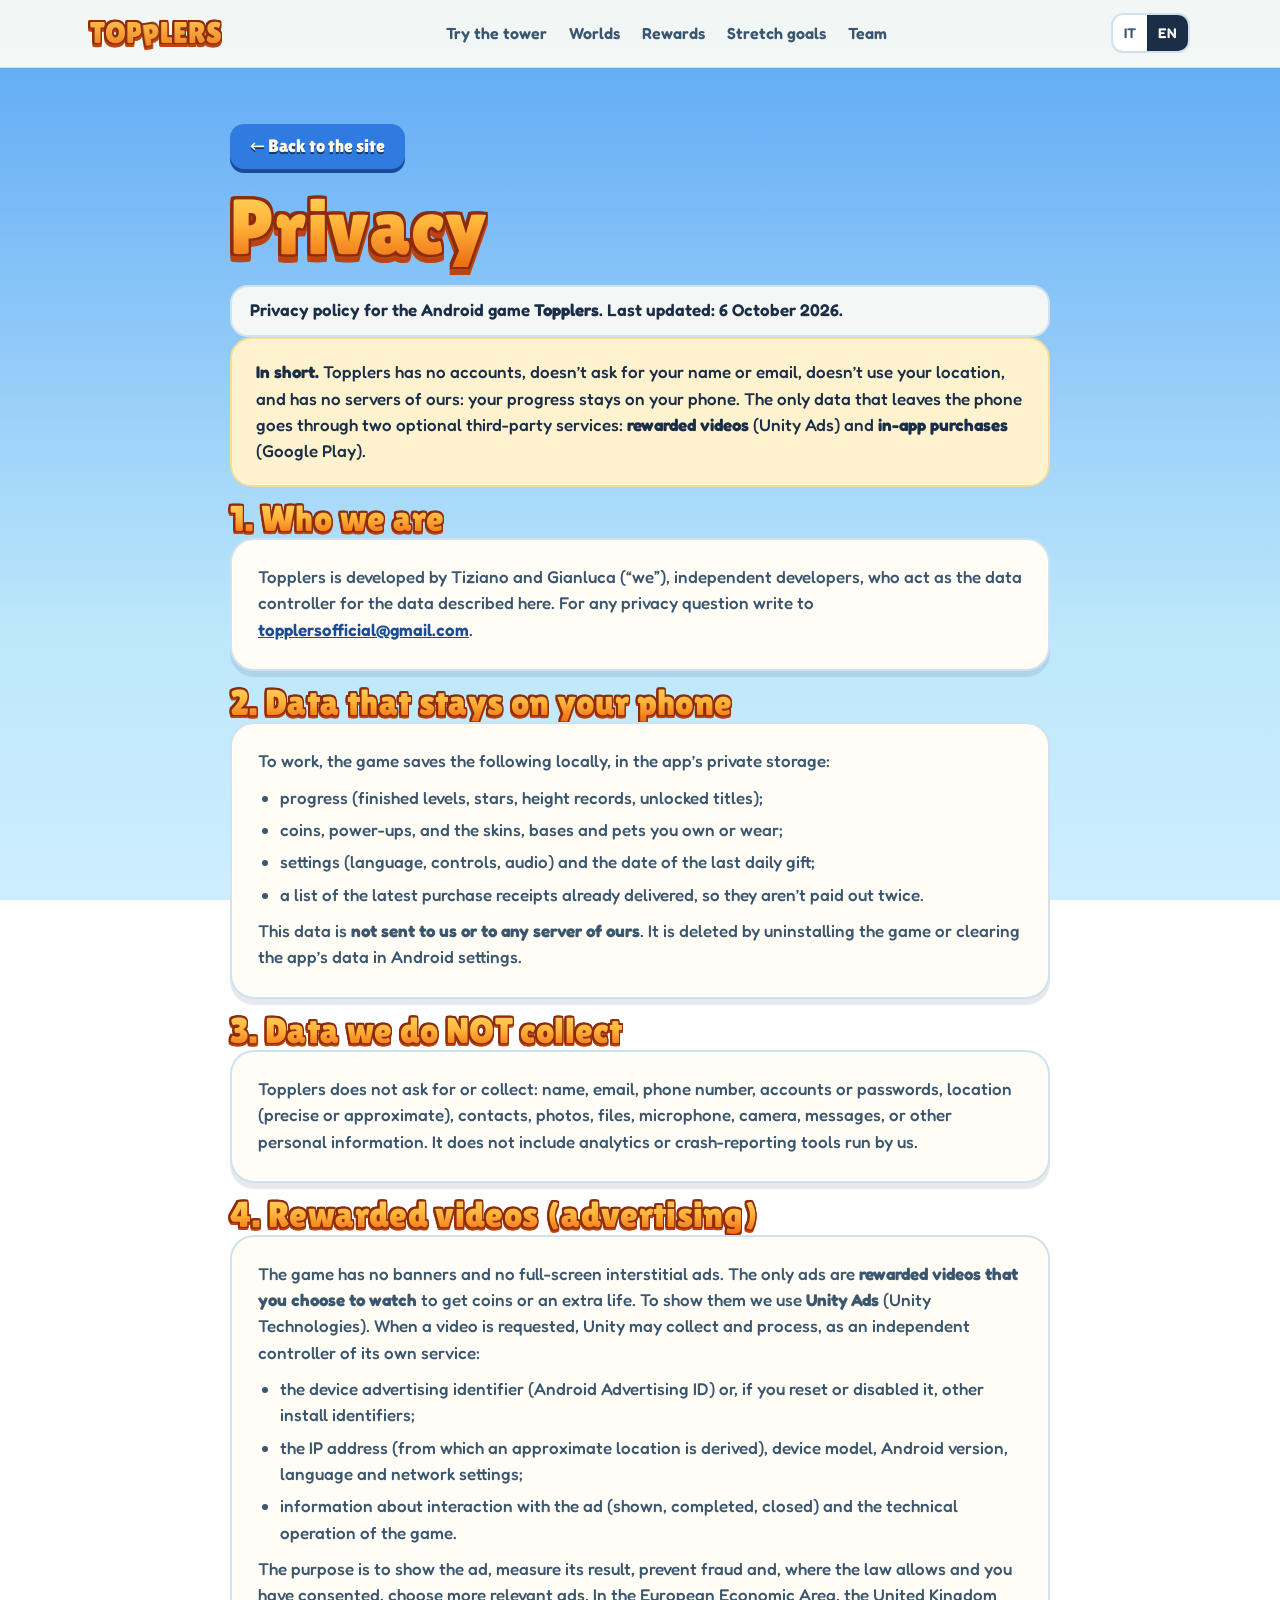
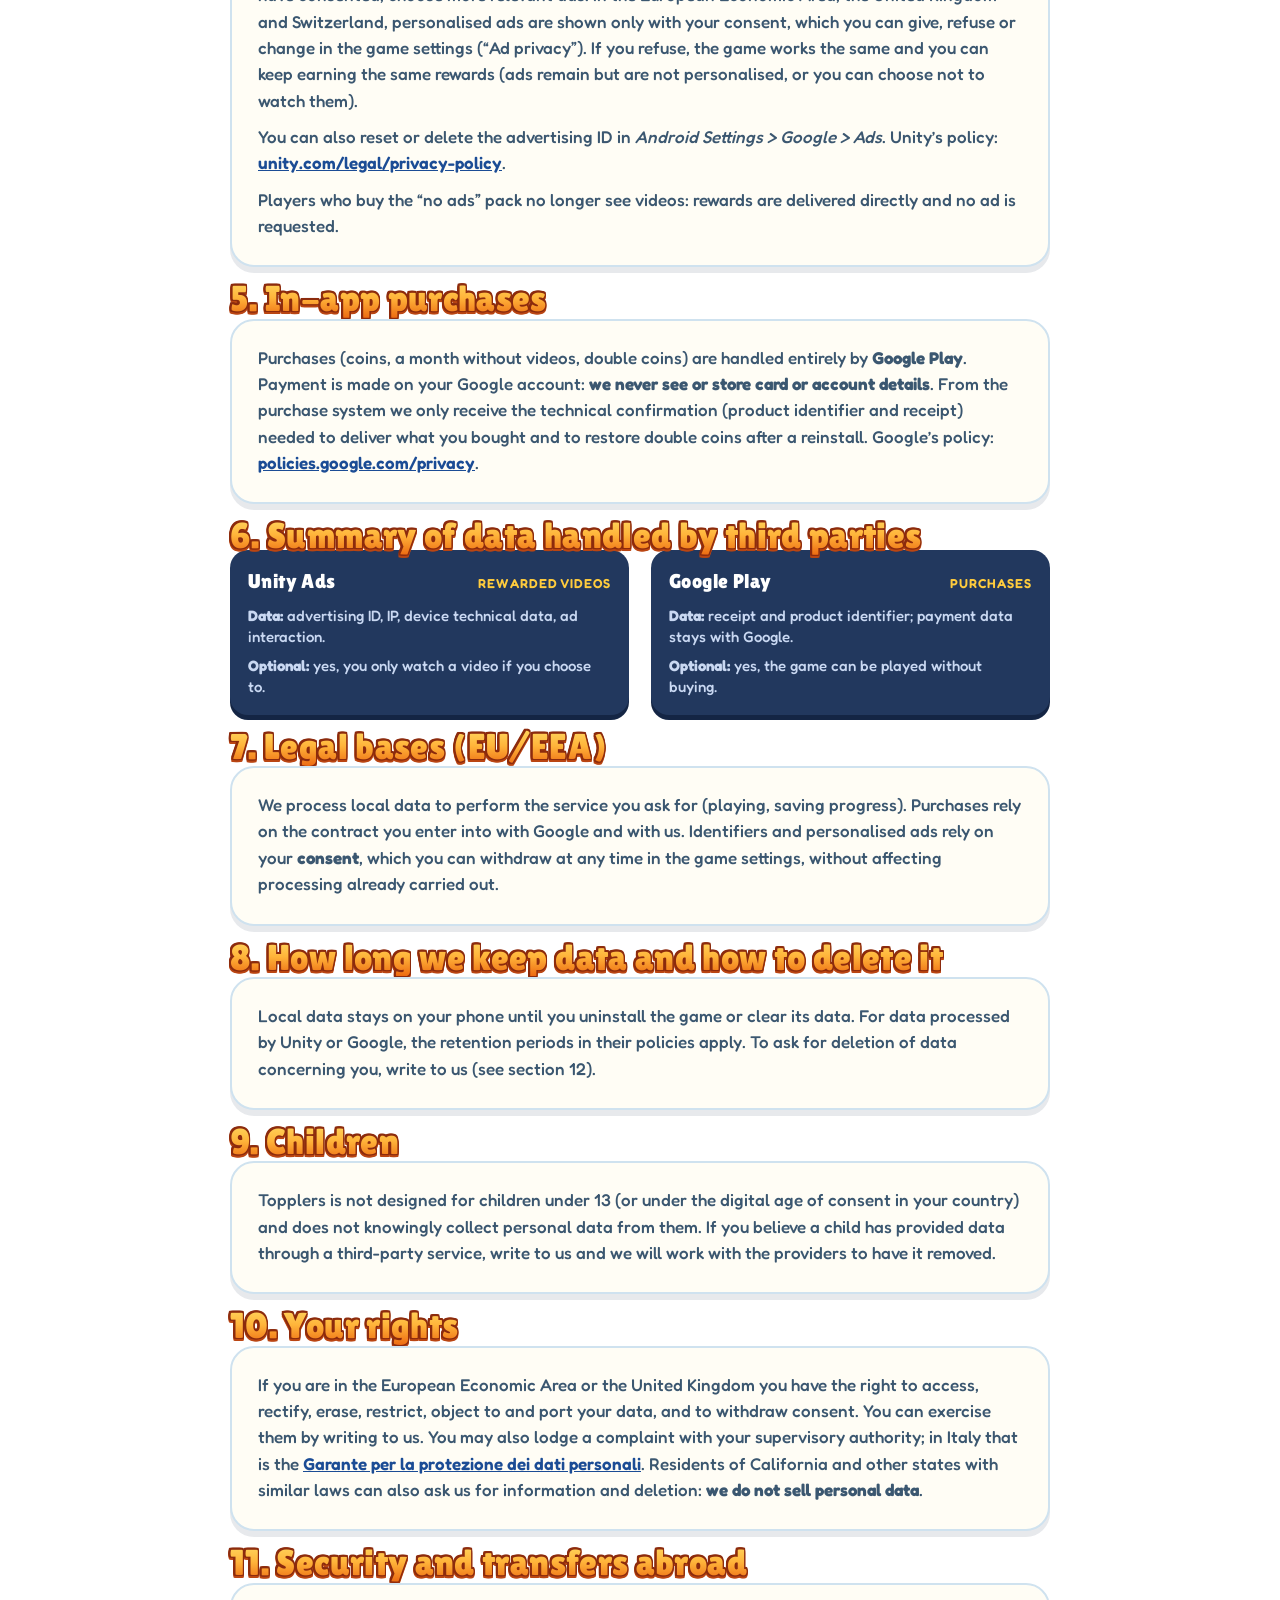
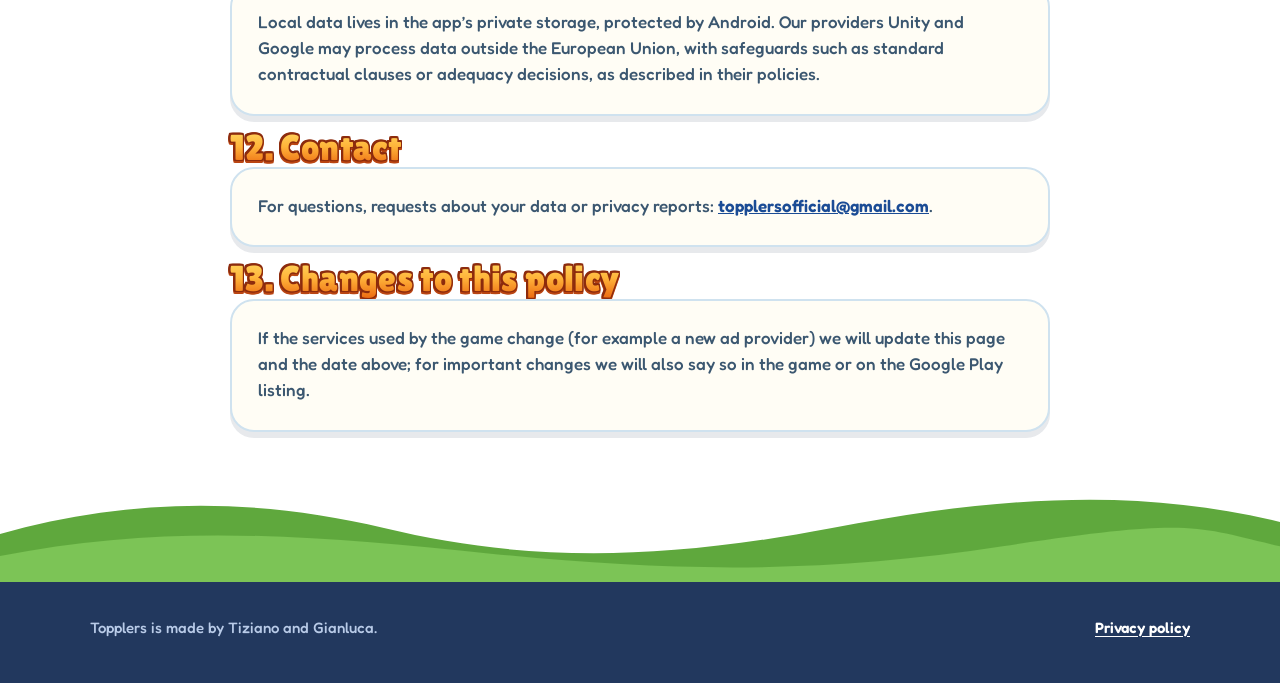
==== privacy.html @ 213993b6 "Sito di Topplers: pagina della campagna e pagina privacy Copiato da sito2/ del repository del gioco " ====
<!doctype html>
<html lang="it" class="no-js">
<head>
<meta charset="utf-8">
<meta name="viewport" content="width=device-width,initial-scale=1,viewport-fit=cover">
<title>Topplers – Privacy</title>
<meta name="description" content="Informativa sulla privacy di Topplers / Topplers privacy policy.">
<meta name="robots" content="index,follow">
<meta name="theme-color" content="#5aa6f5">
<link rel="icon" href="assets/lettere/T.webp" type="image/webp">
<link rel="preconnect" href="https://fonts.googleapis.com">
<link rel="preconnect" href="https://fonts.gstatic.com" crossorigin>
<link rel="stylesheet" href="https://fonts.googleapis.com/css2?family=Fredoka:wght@400;500;600&family=Lilita+One&display=swap">
<link rel="stylesheet" href="css/base.css">
<link rel="stylesheet" href="css/componenti.css">
<link rel="stylesheet" href="css/sezioni.css">
<style>
  body { background: linear-gradient(#5aa6f5, #bde7fb 70%, #cdeeff) fixed; }
  .pv-page { position: relative; overflow: clip; padding-bottom: 150px; }
  .pv-page .hero-clouds { position: absolute; inset: 0; pointer-events: none; }
  .pv-wrap { position: relative; z-index: 2; max-width: 860px; margin-inline: auto; padding: 56px 20px 0; display: grid; gap: 18px; }
  .pv-title { font-size: clamp(44px, 8vw, 78px); }
  .pv-meta { font-weight: 600; color: var(--ink); background: var(--pill); border: 2px solid var(--line); border-radius: 18px; padding: 10px 18px 12px; }
  h2.pl.pv-h { font-size: clamp(26px, 4vw, 36px); justify-self: start; margin-top: 14px; }
  .pv-body { gap: 10px; padding: 24px 26px 26px; }
  .pv-body p, .pv-body li { color: var(--ink2); font-size: 17px; }
  .pv-body ul { list-style: disc; padding-left: 22px; display: grid; gap: 6px; }
  .pv-body a { color: var(--blue-lo); font-weight: 600; }
  .pv-sum { background: #fff2cf; border: 2px solid #f2dd9a; border-radius: 22px; padding: 20px 24px; margin: 0; }
  .pv-sum p { color: var(--ink); font-size: 17px; }
  .pv-svc { margin-top: -6px; }
  .pv-svc .st p { margin: 0; }
  .pv-page .hills { height: 110px; }
  .pv-back { justify-self: start; display: inline-flex; gap: 8px; align-items: center; font-family: var(--f-display); font-size: 18px; text-decoration: none; color: #fffbea; background: var(--blue); padding: 8px 20px 10px; border-radius: 14px; box-shadow: 0 4px 0 var(--blue-lo); text-shadow: 0 2px 0 #123a73; }
  .pv-back:hover { filter: brightness(1.07); }
  .pv-back:active { transform: translateY(3px); box-shadow: 0 1px 0 var(--blue-lo); }
  .pv-page a.mail-missing, .pv-body a.mail-missing { background: #ffe3e1; color: #8c1b18; border-radius: 6px; padding: 1px 6px; }
  .links a[data-l], .links a span[data-l] { }
  html.js [data-l] { display: none; }
  html.js[lang="it"] [data-l="it"], html.js[lang="en"] [data-l="en"] { display: revert; }
  html.js[lang="it"] .links a[data-l="it"], html.js[lang="en"] .links a[data-l="en"] { display: inline; }
  @media (max-width: 520px) { .pv-body { padding: 18px 18px 20px; } .pv-body p, .pv-body li { font-size: 16px; } .pv-wrap { padding-top: 36px; } }
</style>
<script>document.documentElement.className = "js";</script>
</head>
<body>
<header class="nav">
  <div class="wrap">
    <a class="logo" href="index.html" aria-label="Topplers"><span>T</span><span>O</span><span>P</span><span>P</span><span>L</span><span>E</span><span>R</span><span>S</span></a>
    <nav class="links" aria-label="Sections">
      <a href="index.html#custom" data-l="it">Prova la torre</a><a href="index.html#custom" data-l="en">Try the tower</a>
      <a href="index.html#worlds"><span data-l="it">Mondi</span><span data-l="en">Worlds</span></a>
      <a href="index.html#rewards"><span data-l="it">Ricompense</span><span data-l="en">Rewards</span></a>
      <a href="index.html#goals"><span data-l="it">Stretch goal</span><span data-l="en">Stretch goals</span></a>
      <a href="index.html#team"><span data-l="it">Team</span><span data-l="en">Team</span></a>
    </nav>
    <div class="tools">
      <div class="langs" role="group" aria-label="Language">
        <button type="button" data-lang="it" aria-pressed="true">IT</button>
        <button type="button" data-lang="en" aria-pressed="false">EN</button>
      </div>
    </div>
  </div>
</header>

<div class="pv-page">
  <div class="hero-clouds" aria-hidden="true"><div class="cloud c1"><i></i></div><div class="cloud c2"><i></i></div><div class="cloud c3"><i></i></div></div>
  <main class="pv-wrap" id="top">
    <a class="pv-back" href="index.html"><span data-l="it">← Torna al sito</span><span data-l="en">← Back to the site</span></a>
    <h1 class="pl pv-title"><span data-l="it">Privacy</span><span data-l="en">Privacy</span></h1>

    <div data-l="it" class="pv-lang">
    <p class="pv-meta">Informativa sulla privacy del gioco <strong>Topplers</strong> per Android. Ultimo aggiornamento: 6 ottobre 2026.</p>
    <div class="risk pv-sum"><p><strong>In breve.</strong> Topplers non ha account, non ci chiede nome né email, non usa la tua posizione e non ha server nostri: i tuoi progressi restano sul tuo telefono. Gli unici dati che escono dal telefono passano da due servizi di terzi, entrambi facoltativi: i <strong>video premio</strong> (Unity Ads) e gli <strong>acquisti in-app</strong> (Google Play).</p></div>
    <h2 class="pl pv-h">1. Chi siamo</h2><div class="card pv-body"><p>Topplers è sviluppato da Tiziano e Gianluca (&laquo;noi&raquo;), sviluppatori indipendenti, e agisce come titolare del trattamento per i dati descritti qui. Per qualsiasi domanda sulla privacy scrivi a <a data-mail href="#"></a>.</p></div>
    <h2 class="pl pv-h">2. Che dati restano sul tuo telefono</h2><div class="card pv-body"><p>Per funzionare il gioco salva in locale, nella memoria privata dell&rsquo;app, questi dati:</p>
    <ul>
      <li>i progressi (livelli finiti, stelle, record di altezza, titoli sbloccati);</li>
      <li>le monete, i potenziamenti, le skin, i basamenti e i pet posseduti o indossati;</li>
      <li>le impostazioni (lingua, comandi, audio) e la data dell&rsquo;ultimo regalo giornaliero;</li>
      <li>l&rsquo;elenco delle ultime ricevute di acquisto già consegnate, per non pagarle due volte.</li>
    </ul>
    <p>Questi dati <strong>non vengono inviati a noi né a nessun nostro server</strong>. Si cancellano disinstallando il gioco o cancellando i dati dell&rsquo;app dalle impostazioni di Android.</p></div>
    <h2 class="pl pv-h">3. Che dati NON raccogliamo</h2><div class="card pv-body"><p>Topplers non chiede e non raccoglie: nome, email, numero di telefono, account o password, posizione (né precisa né approssimativa), contatti, foto, file, microfono, fotocamera, messaggi, o altre informazioni personali. Non contiene strumenti di analisi o di segnalazione degli arresti gestiti da noi.</p></div>
    <h2 class="pl pv-h">4. Video premio (pubblicità)</h2><div class="card pv-body"><p>Il gioco non ha banner né pubblicità a schermo intero. Gli unici annunci sono <strong>video premio che scegli tu di guardare</strong> per ottenere monete o una vita extra. Per mostrarli usiamo <strong>Unity Ads</strong> (Unity Technologies). Quando un video viene richiesto, Unity può raccogliere e trattare, come titolare autonomo del proprio servizio:</p>
    <ul>
      <li>l&rsquo;identificativo pubblicitario del dispositivo (Android Advertising ID) o, se lo hai azzerato o disattivato, altri identificativi di installazione;</li>
      <li>l&rsquo;indirizzo IP (da cui deriva una posizione approssimativa), il modello del dispositivo, la versione di Android, la lingua e le impostazioni di rete;</li>
      <li>informazioni sull&rsquo;interazione con l&rsquo;annuncio (visualizzato, completato, chiuso) e sul funzionamento tecnico del gioco.</li>
    </ul>
    <p>Lo scopo è mostrare l&rsquo;annuncio, misurarne il risultato, prevenire frodi e, dove la legge lo consente e tu hai acconsentito, scegliere annunci più pertinenti. Nei Paesi dello Spazio economico europeo, nel Regno Unito e in Svizzera gli annunci personalizzati vengono mostrati solo con il tuo consenso, che puoi dare, rifiutare o cambiare dalle impostazioni del gioco (&laquo;Privacy della pubblicità&raquo;). Se rifiuti, il gioco funziona uguale e puoi continuare a ottenere le stesse ricompense (gli annunci restano, ma non personalizzati, o puoi non guardarli).</p>
    <p>Puoi anche azzerare o eliminare l&rsquo;identificativo pubblicitario da <em>Impostazioni di Android &gt; Google &gt; Annunci</em>. Informativa di Unity: <a href="https://unity.com/legal/privacy-policy" target="_blank" rel="noopener">unity.com/legal/privacy-policy</a>.</p>
    <p>Chi acquista il pacchetto &laquo;niente pubblicità&raquo; non vede più i video: i premi arrivano direttamente e nessun annuncio viene richiesto.</p></div>
    <h2 class="pl pv-h">5. Acquisti in-app</h2><div class="card pv-body"><p>Gli acquisti (monete, mese senza video, monete doppie) sono gestiti interamente da <strong>Google Play</strong>. Il pagamento avviene sul tuo conto Google: <strong>noi non vediamo né conserviamo i dati della carta</strong> o del conto. Dal sistema di acquisto riceviamo solo la conferma tecnica (identificativo del prodotto e ricevuta) necessaria a consegnarti ciò che hai comprato e a ripristinare le monete doppie dopo una reinstallazione. Informativa di Google: <a href="https://policies.google.com/privacy" target="_blank" rel="noopener">policies.google.com/privacy</a>.</p></div>
    <h2 class="pl pv-h">6. Riepilogo dei dati trattati da terzi</h2><div class="status pv-svc">
        <div class="st"><div class="top"><b>Unity Ads</b><span class="lv">Video premio</span></div><p><strong>Dati:</strong> ID pubblicitario, IP, dati tecnici del dispositivo, interazione con l&rsquo;annuncio.</p><p><strong>Facoltativo:</strong> sì, il video si guarda solo se lo scegli.</p></div>
        <div class="st"><div class="top"><b>Google Play</b><span class="lv">Acquisti</span></div><p><strong>Dati:</strong> ricevuta e identificativo del prodotto; i dati di pagamento restano a Google.</p><p><strong>Facoltativo:</strong> sì, il gioco si può giocare senza acquistare.</p></div>
      </div>
    <h2 class="pl pv-h">7. Basi giuridiche (UE/SEE)</h2><div class="card pv-body"><p>Trattiamo i dati locali per eseguire il servizio che ci chiedi (giocare, salvare i progressi). Gli acquisti si basano sul contratto che concludi con Google e con noi. Gli identificativi e gli annunci personalizzati si basano sul tuo <strong>consenso</strong>, revocabile in ogni momento dalle impostazioni del gioco, senza che la revoca tocchi il trattamento già fatto.</p></div>
    <h2 class="pl pv-h">8. Quanto conserviamo i dati e come cancellarli</h2><div class="card pv-body"><p>I dati locali restano sul telefono finché non disinstalli il gioco o ne cancelli i dati. Per i dati trattati da Unity o Google valgono i tempi delle loro informative. Per chiedere la cancellazione di dati che ci riguardano, scrivici (vedi il punto 12).</p></div>
    <h2 class="pl pv-h">9. Minori</h2><div class="card pv-body"><p>Topplers non è pensato per bambini sotto i 13 anni (o sotto l&rsquo;età minima di consenso digitale del tuo Paese) e non raccoglie consapevolmente dati personali da loro. Se pensi che un minore ci abbia fornito dati attraverso un servizio di terzi, scrivici e ci attiveremo con i fornitori per la rimozione.</p></div>
    <h2 class="pl pv-h">10. I tuoi diritti</h2><div class="card pv-body"><p>Se ti trovi nello Spazio economico europeo o nel Regno Unito hai diritto di accesso, rettifica, cancellazione, limitazione, opposizione e portabilità dei dati, e di revocare il consenso. Puoi esercitarli scrivendoci. Puoi anche presentare un reclamo all&rsquo;autorità di controllo: in Italia il <a href="https://www.garanteprivacy.it" target="_blank" rel="noopener">Garante per la protezione dei dati personali</a>. Anche chi risiede in California o in altri stati con leggi analoghe può chiederci informazioni e cancellazione: <strong>non vendiamo dati personali</strong>.</p></div>
    <h2 class="pl pv-h">11. Sicurezza e trasferimenti all&rsquo;estero</h2><div class="card pv-body"><p>I dati locali stanno nella memoria privata dell&rsquo;app, protetta dal sistema Android. I fornitori Unity e Google possono trattare dati anche fuori dall&rsquo;Unione europea, con garanzie come le clausole contrattuali standard o decisioni di adeguatezza, come indicato nelle loro informative.</p></div>
    <h2 class="pl pv-h">12. Contatti</h2><div class="card pv-body"><p>Per domande, richieste sui tuoi dati o segnalazioni sulla privacy: <a data-mail href="#"></a>.</p></div>
    <h2 class="pl pv-h">13. Modifiche a questa informativa</h2><div class="card pv-body"><p>Se cambiano i servizi usati dal gioco (per esempio un nuovo fornitore di annunci) aggiorneremo questa pagina e la data in alto; per le novità importanti lo diremo anche nel gioco o nella scheda su Google Play.</p></div>
    </div>

    <div data-l="en" class="pv-lang">
    <p class="pv-meta">Privacy policy for the Android game <strong>Topplers</strong>. Last updated: 6 October 2026.</p>
    <div class="risk pv-sum"><p><strong>In short.</strong> Topplers has no accounts, doesn&rsquo;t ask for your name or email, doesn&rsquo;t use your location, and has no servers of ours: your progress stays on your phone. The only data that leaves the phone goes through two optional third-party services: <strong>rewarded videos</strong> (Unity Ads) and <strong>in-app purchases</strong> (Google Play).</p></div>
    <h2 class="pl pv-h">1. Who we are</h2><div class="card pv-body"><p>Topplers is developed by Tiziano and Gianluca (&ldquo;we&rdquo;), independent developers, who act as the data controller for the data described here. For any privacy question write to <a data-mail href="#"></a>.</p></div>
    <h2 class="pl pv-h">2. Data that stays on your phone</h2><div class="card pv-body"><p>To work, the game saves the following locally, in the app&rsquo;s private storage:</p>
    <ul>
      <li>progress (finished levels, stars, height records, unlocked titles);</li>
      <li>coins, power-ups, and the skins, bases and pets you own or wear;</li>
      <li>settings (language, controls, audio) and the date of the last daily gift;</li>
      <li>a list of the latest purchase receipts already delivered, so they aren&rsquo;t paid out twice.</li>
    </ul>
    <p>This data is <strong>not sent to us or to any server of ours</strong>. It is deleted by uninstalling the game or clearing the app&rsquo;s data in Android settings.</p></div>
    <h2 class="pl pv-h">3. Data we do NOT collect</h2><div class="card pv-body"><p>Topplers does not ask for or collect: name, email, phone number, accounts or passwords, location (precise or approximate), contacts, photos, files, microphone, camera, messages, or other personal information. It does not include analytics or crash-reporting tools run by us.</p></div>
    <h2 class="pl pv-h">4. Rewarded videos (advertising)</h2><div class="card pv-body"><p>The game has no banners and no full-screen interstitial ads. The only ads are <strong>rewarded videos that you choose to watch</strong> to get coins or an extra life. To show them we use <strong>Unity Ads</strong> (Unity Technologies). When a video is requested, Unity may collect and process, as an independent controller of its own service:</p>
    <ul>
      <li>the device advertising identifier (Android Advertising ID) or, if you reset or disabled it, other install identifiers;</li>
      <li>the IP address (from which an approximate location is derived), device model, Android version, language and network settings;</li>
      <li>information about interaction with the ad (shown, completed, closed) and the technical operation of the game.</li>
    </ul>
    <p>The purpose is to show the ad, measure its result, prevent fraud and, where the law allows and you have consented, choose more relevant ads. In the European Economic Area, the United Kingdom and Switzerland, personalised ads are shown only with your consent, which you can give, refuse or change in the game settings (&ldquo;Ad privacy&rdquo;). If you refuse, the game works the same and you can keep earning the same rewards (ads remain but are not personalised, or you can choose not to watch them).</p>
    <p>You can also reset or delete the advertising ID in <em>Android Settings &gt; Google &gt; Ads</em>. Unity&rsquo;s policy: <a href="https://unity.com/legal/privacy-policy" target="_blank" rel="noopener">unity.com/legal/privacy-policy</a>.</p>
    <p>Players who buy the &ldquo;no ads&rdquo; pack no longer see videos: rewards are delivered directly and no ad is requested.</p></div>
    <h2 class="pl pv-h">5. In-app purchases</h2><div class="card pv-body"><p>Purchases (coins, a month without videos, double coins) are handled entirely by <strong>Google Play</strong>. Payment is made on your Google account: <strong>we never see or store card or account details</strong>. From the purchase system we only receive the technical confirmation (product identifier and receipt) needed to deliver what you bought and to restore double coins after a reinstall. Google&rsquo;s policy: <a href="https://policies.google.com/privacy" target="_blank" rel="noopener">policies.google.com/privacy</a>.</p></div>
    <h2 class="pl pv-h">6. Summary of data handled by third parties</h2><div class="status pv-svc">
        <div class="st"><div class="top"><b>Unity Ads</b><span class="lv">Rewarded videos</span></div><p><strong>Data:</strong> advertising ID, IP, device technical data, ad interaction.</p><p><strong>Optional:</strong> yes, you only watch a video if you choose to.</p></div>
        <div class="st"><div class="top"><b>Google Play</b><span class="lv">Purchases</span></div><p><strong>Data:</strong> receipt and product identifier; payment data stays with Google.</p><p><strong>Optional:</strong> yes, the game can be played without buying.</p></div>
      </div>
    <h2 class="pl pv-h">7. Legal bases (EU/EEA)</h2><div class="card pv-body"><p>We process local data to perform the service you ask for (playing, saving progress). Purchases rely on the contract you enter into with Google and with us. Identifiers and personalised ads rely on your <strong>consent</strong>, which you can withdraw at any time in the game settings, without affecting processing already carried out.</p></div>
    <h2 class="pl pv-h">8. How long we keep data and how to delete it</h2><div class="card pv-body"><p>Local data stays on your phone until you uninstall the game or clear its data. For data processed by Unity or Google, the retention periods in their policies apply. To ask for deletion of data concerning you, write to us (see section 12).</p></div>
    <h2 class="pl pv-h">9. Children</h2><div class="card pv-body"><p>Topplers is not designed for children under 13 (or under the digital age of consent in your country) and does not knowingly collect personal data from them. If you believe a child has provided data through a third-party service, write to us and we will work with the providers to have it removed.</p></div>
    <h2 class="pl pv-h">10. Your rights</h2><div class="card pv-body"><p>If you are in the European Economic Area or the United Kingdom you have the right to access, rectify, erase, restrict, object to and port your data, and to withdraw consent. You can exercise them by writing to us. You may also lodge a complaint with your supervisory authority; in Italy that is the <a href="https://www.garanteprivacy.it" target="_blank" rel="noopener">Garante per la protezione dei dati personali</a>. Residents of California and other states with similar laws can also ask us for information and deletion: <strong>we do not sell personal data</strong>.</p></div>
    <h2 class="pl pv-h">11. Security and transfers abroad</h2><div class="card pv-body"><p>Local data lives in the app&rsquo;s private storage, protected by Android. Our providers Unity and Google may process data outside the European Union, with safeguards such as standard contractual clauses or adequacy decisions, as described in their policies.</p></div>
    <h2 class="pl pv-h">12. Contact</h2><div class="card pv-body"><p>For questions, requests about your data or privacy reports: <a data-mail href="#"></a>.</p></div>
    <h2 class="pl pv-h">13. Changes to this policy</h2><div class="card pv-body"><p>If the services used by the game change (for example a new ad provider) we will update this page and the date above; for important changes we will also say so in the game or on the Google Play listing.</p></div>
    </div>
  </main>
  <div class="hills" aria-hidden="true"><svg viewBox="0 0 1200 90" preserveAspectRatio="none"><path d="M0 90V50C120 20 240 20 360 45S600 75 780 45 1080 15 1200 40V90Z" fill="#5fa83d"/><path d="M0 90V68C160 40 300 52 460 66S760 84 940 60 1120 44 1200 60V90Z" fill="#7cc456"/></svg></div>
</div>

<footer>
  <div class="wrap"><span><span data-l="it">Topplers è fatto da Tiziano e Gianluca.</span><span data-l="en">Topplers is made by Tiziano and Gianluca.</span></span><a class="foot-priv" href="privacy.html"><span data-l="it">Informativa sulla privacy</span><span data-l="en">Privacy policy</span></a></div>
</footer>

<script src="data/config.js"></script>
<script>
(function () {
  var cfg = window.CONFIG || {}, mail = cfg.CONTATTO_EMAIL || "";
  document.querySelectorAll("a[data-mail]").forEach(function (a) {
    if (mail) { a.href = "mailto:" + mail; a.textContent = mail; }
    else { a.removeAttribute("href"); a.className = "mail-missing"; a.textContent = "[email da inserire in data/config.js]"; }
  });
  var lang = "it";
  try { var s = localStorage.getItem("topplers_lang"); if (s === "it" || s === "en") lang = s; else if ((navigator.language || "").toLowerCase().indexOf("it") !== 0) lang = "en"; } catch (e) {}
  var q = /[?&]lang=(it|en)/.exec(location.search); if (q) lang = q[1];
  function set(l) {
    lang = l; document.documentElement.lang = l;
    document.querySelectorAll(".langs button").forEach(function (b) { b.setAttribute("aria-pressed", b.getAttribute("data-lang") === l ? "true" : "false"); });
    document.title = l === "it" ? "Topplers – Informativa sulla privacy" : "Topplers – Privacy policy";
    try { localStorage.setItem("topplers_lang", l); } catch (e) {}
  }
  document.querySelectorAll(".langs button").forEach(function (b) { b.addEventListener("click", function () { set(b.getAttribute("data-lang")); }); });
  set(lang);
})();
</script>
</body>
</html>
---- css/base.css ----
/* Topplers — base: gettoni, tipografia, tasti di plastica, barra alta.
   Direzione: plastica laccata del gioco. Luce sempre da alto a sinistra, niente ombre sfumate (il rilievo e' una copia piu' scura spostata). */
:root {
  --page: #bde7fb;
  --paper: #fffdf5;
  --cream: #f6e9c6;
  --ink: #1a2e47;
  --ink2: #3b5770;
  --night: #22385e;
  --green: #45c940; --green-hi: #a6e25a; --green-lo: #287525; --green-ln: #1d4f1b;
  --blue: #2f7be0; --blue-hi: #5aa6f5; --blue-lo: #1b4c95;
  --gold: #ffcc3d; --gold-ln: #7a4e00;
  --purple: #6a4bc4;
  --shut: #708299;
  --red: #ed3b36;
  --line: #cfe2ef;
  --f-display: "Lilita One", "Arial Rounded MT Bold", "Trebuchet MS", system-ui, sans-serif;
  --f-body: "Fredoka", "Trebuchet MS", system-ui, -apple-system, "Segoe UI", sans-serif;
  --hero-fg: #10233b; --hero-fg2: #1d3a5c;
  --pill: rgba(255, 253, 245, .9);
  color-scheme: light;
}
:root[data-sky="dusk"] { --hero-fg: #ffffff; --hero-fg2: #ffeede; }
:root[data-sky="night"] { --hero-fg: #ffffff; --hero-fg2: #dbe6ff; }

* { box-sizing: border-box; }
html { -webkit-text-size-adjust: 100%; } /* niente scroll-behavior: smooth qui: confonde ScrollTrigger quando misura le sezioni; i link ancora scorrono da js/util.js */
body { margin: 0; background: var(--page); color: var(--ink); font-family: var(--f-body); font-size: 17px; line-height: 1.55; font-weight: 500; overflow-x: clip; }
img, svg, video, canvas { max-width: 100%; }
h1, h2, h3, h4, p, ul, ol, figure { margin: 0; }
ul { padding: 0; list-style: none; }
a { color: inherit; }
button { font: inherit; }
:focus-visible { outline: 3px solid var(--gold); outline-offset: 3px; border-radius: 6px; }
.sr { position: absolute; width: 1px; height: 1px; overflow: hidden; clip-path: inset(50%); white-space: nowrap; }
.skip { position: fixed; left: 12px; top: -60px; z-index: 200; background: var(--gold); color: #3a2a00; padding: 10px 16px; border-radius: 10px; font-weight: 600; transition: top .2s; }
.skip:focus { top: 12px; }

.wrap { max-width: 1140px; margin-inline: auto; padding-inline: 20px; }
section { position: relative; padding-block: 96px; scroll-margin-top: 64px; }

/* fondale vivo: il cielo e' una tela fissa dietro a tutto */
#cielo { position: fixed; inset: 0; width: 100vw; height: 100vh; height: 100lvh; z-index: -2; display: block; background: var(--page); }
#fx { position: fixed; inset: 0; z-index: 90; pointer-events: none; overflow: hidden; }
#fx i { position: absolute; left: 0; top: 0; width: 12px; height: 12px; border-radius: 4px; will-change: transform; }

/* titoli di plastica: riempimento sfumato, contorno, spessore */
.pl { font-family: var(--f-display); font-weight: 400; display: inline-block; line-height: 1.02; letter-spacing: .01em;
  color: transparent; background: linear-gradient(#ffd65e 0%, #ffb43a 46%, #ed6b12 100%); -webkit-background-clip: text; background-clip: text;
  filter: drop-shadow(.035em 0 0 #8c2b0d) drop-shadow(-.035em 0 0 #8c2b0d) drop-shadow(0 .035em 0 #8c2b0d) drop-shadow(0 -.035em 0 #8c2b0d) drop-shadow(0 .08em 0 #ba4512); }
.pl .w { display: inline-block; white-space: nowrap; }
.pl .c { display: inline-block; color: transparent; background: linear-gradient(#ffd65e 0%, #ffb43a 46%, #ed6b12 100%); -webkit-background-clip: text; background-clip: text; will-change: transform; }
h2.pl { font-size: clamp(38px, 6.2vw, 62px); }
.sec-head { display: grid; gap: 16px; margin-bottom: 44px; max-width: 780px; justify-items: start; }
.lede { font-size: 19px; color: var(--ink2); background: var(--pill); padding: 12px 20px 14px; border-radius: 18px; border: 2px solid var(--line); }

/* tasti di plastica */
.btn { --hi: var(--green-hi); --base: var(--green); --lo: var(--green-lo); --ln: var(--green-ln);
  display: inline-flex; align-items: center; justify-content: center; gap: 10px; cursor: pointer; text-decoration: none; border: 0;
  font-family: var(--f-display); font-size: 20px; letter-spacing: .02em; color: #fffbea; padding: 13px 26px 15px; border-radius: 16px;
  background: linear-gradient(var(--hi), var(--base) 55%, var(--base)); box-shadow: 0 6px 0 var(--lo), inset 0 2px 0 rgba(255, 255, 255, .35);
  text-shadow: 0 2px 0 var(--ln), 1px 1px 0 var(--ln), -1px 1px 0 var(--ln); transition: transform .08s, box-shadow .08s, filter .15s; position: relative; }
.btn:hover { filter: brightness(1.07); }
.btn:active { transform: translateY(4px); box-shadow: 0 2px 0 var(--lo), inset 0 2px 0 rgba(255, 255, 255, .35); }
.btn.blue { --hi: var(--blue-hi); --base: var(--blue); --lo: var(--blue-lo); --ln: #123a73; }
.btn.flat { --hi: #8da0b5; --base: var(--shut); --lo: #4f5f73; --ln: #3a4757; cursor: default; }
.btn.flat:active { transform: none; box-shadow: 0 6px 0 var(--lo), inset 0 2px 0 rgba(255, 255, 255, .35); }
.btn.sm { font-size: 16px; padding: 9px 18px 11px; border-radius: 13px; box-shadow: 0 4px 0 var(--lo), inset 0 2px 0 rgba(255,255,255,.35); }
.btn.sm:active { transform: translateY(3px); box-shadow: 0 1px 0 var(--lo), inset 0 2px 0 rgba(255,255,255,.35); }
.btn::after { content: ""; position: absolute; left: 8%; right: 8%; top: 3px; height: 28%; border-radius: 12px; background: rgba(255,255,255,.28); pointer-events: none; }

/* barra alta */
.nav { position: sticky; top: env(safe-area-inset-top, 0px); z-index: 60; background: rgba(255, 253, 245, .92); backdrop-filter: blur(8px); -webkit-backdrop-filter: blur(8px); border-bottom: 1px solid var(--line); }
.nav .wrap { display: flex; align-items: center; justify-content: space-between; gap: 16px; padding-block: 10px; }
.logo { font-family: var(--f-display); font-size: 30px; text-decoration: none; display: flex; }
.logo span { display: inline-block; color: transparent; background: linear-gradient(#ffd65e, #ed6b12); -webkit-background-clip: text; background-clip: text;
  filter: drop-shadow(1.5px 0 0 #8c2b0d) drop-shadow(-1.5px 0 0 #8c2b0d) drop-shadow(0 1.5px 0 #8c2b0d) drop-shadow(0 -1.5px 0 #8c2b0d) drop-shadow(0 3px 0 #ba4512); transition: transform .25s cubic-bezier(.3,1.8,.5,1); }
.logo:hover span { transform: translateY(-4px) rotate(-6deg); }
.logo:hover span:nth-child(even) { transform: translateY(-4px) rotate(6deg); }
.logo span:nth-child(4) { rotate: -9deg; translate: 0 2px; }
.links { display: flex; gap: 22px; align-items: center; }
.links a { text-decoration: none; font-weight: 600; font-size: 16px; color: var(--ink2); position: relative; padding-block: 4px; }
.links a::after { content: ""; position: absolute; left: 0; right: 0; bottom: -2px; height: 4px; border-radius: 3px; background: var(--gold); transform: scaleX(0); transition: transform .25s; }
.links a:hover, .links a.on { color: var(--ink); }
.links a:hover::after, .links a.on::after { transform: scaleX(1); }
.tools { display: flex; gap: 8px; align-items: center; }
.tool { width: 40px; height: 40px; border-radius: 12px; border: 2px solid var(--line); background: #fff; cursor: pointer; display: grid; place-items: center; color: var(--ink); font-weight: 600; font-size: 14px; transition: transform .15s; }
.tool:hover { border-color: var(--blue-hi); transform: rotate(18deg); }
.tool svg { width: 22px; height: 22px; }
.langs { display: flex; border: 2px solid var(--line); border-radius: 12px; overflow: hidden; background: #fff; }
.langs button { border: 0; background: transparent; padding: 0 11px; height: 36px; font-weight: 600; font-size: 14px; cursor: pointer; color: var(--ink2); }
.langs button[aria-pressed="true"] { background: var(--ink); color: #fff; }

/* avanzamento a blocchi, sotto la barra (telefoni) */
.progress { position: fixed; left: 0; right: 0; top: 0; height: 5px; z-index: 70; pointer-events: none; }
.progress i { display: block; height: 100%; width: 100%; transform-origin: 0 50%; transform: scaleX(0); background: repeating-linear-gradient(90deg, #ff8c17 0 14px, #ffc71a 14px 28px, #45c940 28px 42px, #1cb8ed 42px 56px, #ab4ae8 56px 70px); }

[hidden] { display: none !important; }
.no-js [data-rv] { opacity: 1; }

@media (max-width: 920px) {
  .links { display: none; }
  section { padding-block: 64px; }
  .lede { font-size: 17px; }
}
@media (max-width: 520px) { body { font-size: 16px; } }
@media (prefers-reduced-motion: reduce) {
  * { animation-duration: .001ms !important; animation-iteration-count: 1 !important; transition-duration: .001ms !important; }
}
---- css/componenti.css ----
/* Componenti riusabili: carte, demo, torre laterale, targhe, modulo, conto alla rovescia. */

.card { background: var(--paper); border: 2px solid var(--line); border-radius: 24px; padding: 28px 26px; min-width: 0; display: flex; flex-direction: column; gap: 14px; position: relative; box-shadow: 0 6px 0 rgba(26, 46, 71, .10); }
.card h3 { font-family: var(--f-display); font-weight: 400; font-size: 28px; letter-spacing: .01em; line-height: 1.1; }
.card > p { color: var(--ink2); }
[data-tilt] { transform-style: preserve-3d; will-change: transform; }

/* ---------- torre laterale (solo dove c'e' spazio a lato; la misura la decide js/torre.js) ---------- */
.torre { --c: 28px; position: fixed; z-index: 40; right: 12px; bottom: 0; width: calc(var(--c) * 4); pointer-events: none; display: none; }
.torre.on { display: block; }
html.has-torre .progress { display: none; }
.t-hud { text-align: center; font-family: var(--f-display); color: #fff; line-height: 1; margin-bottom: 8px; text-shadow: 0 3px 0 rgba(26, 46, 71, .5); }
.t-hud b { font-weight: 400; font-size: 44px; font-variant-numeric: tabular-nums; }
.t-hud span { font-size: 20px; margin-left: 3px; }
.t-stack { position: relative; transform-origin: 50% 100%; }
.t-base { height: 16px; width: calc(100% + 14px); margin-left: -7px; border-radius: 8px 8px 0 0; background: linear-gradient(#c98f5f, #a0623a); border: 3px solid #5c3a1e; border-bottom: 0; box-shadow: inset 0 3px 0 rgba(255, 255, 255, .35); }
.t-oops { position: absolute; left: -70px; bottom: 100%; margin-bottom: 60px; background: var(--paper); color: var(--ink); border-radius: 14px 14px 4px 14px; padding: 6px 12px; font-weight: 600; font-size: 14px; white-space: nowrap; opacity: 0; transform: scale(.6); transform-origin: 100% 100%; border: 2px solid var(--line); }

/* un pezzo impilato (torre laterale e laboratorio): lo sprite sta al centro della sua scatola di celle */
.tp { position: absolute; padding: 0; border: 0; background: none; transform-origin: 50% 100%; pointer-events: auto; cursor: pointer; display: block; }
div.tp { pointer-events: none; cursor: default; }
.tp img { position: absolute; left: 50%; top: 50%; max-width: none; user-select: none; -webkit-user-drag: none; pointer-events: none; filter: drop-shadow(2px 3px 0 rgba(10, 30, 60, .32)); }
button.tp:hover img { filter: drop-shadow(2px 3px 0 rgba(10, 30, 60, .32)) brightness(1.12); }
button.tp[data-label]::after { content: attr(data-label); position: absolute; right: calc(100% + 10px); top: 50%; translate: 6px -50%; background: var(--ink); color: #fff; font-size: 13px; font-weight: 600; padding: 3px 9px; border-radius: 8px; white-space: nowrap; opacity: 0; transition: opacity .15s, translate .15s; pointer-events: none; }
button.tp:hover::after, button.tp:focus-visible::after { opacity: 1; translate: 0 -50%; }

/* ---------- cursore a pezzo (solo puntatore fine) ---------- */
.nopointer { cursor: default; }

/* ---------- targhe ---------- */
.targhe { display: grid; grid-template-columns: 1fr 1fr; gap: 12px; margin-top: 6px; }
.targa { position: relative; container-type: inline-size; transition: transform .25s cubic-bezier(.3, 1.6, .5, 1); }
.targa:hover { transform: translateY(-4px) rotate(-2deg) scale(1.04); }
.targa img { width: 100%; height: auto; display: block; }
.targa span { position: absolute; inset: 40% 9% 14%; display: grid; place-items: center; text-align: center; font-family: var(--f-display); color: #fff; line-height: 1.05; font-size: 7.4cqi; text-shadow: 0 2px 0 rgba(0, 0, 0, .3); }

/* ---------- carte ricompensa ---------- */
.tier { background: var(--paper); border: 2px solid var(--line); border-radius: 24px; padding: 26px 24px 28px; display: flex; flex-direction: column; gap: 16px; min-width: 0; position: relative; overflow: hidden; box-shadow: 0 6px 0 rgba(26, 46, 71, .10); }
.tier .price { font-size: 50px; align-self: flex-start; }
.tier ul { display: grid; gap: 9px; }
.tier li { position: relative; padding-left: 26px; font-size: 16px; line-height: 1.4; }
.tier li::before { content: ""; position: absolute; left: 2px; top: 5px; width: 12px; height: 12px; border-radius: 4px; background: var(--green); box-shadow: 0 2px 0 var(--green-lo); }
.tier.top { border-color: var(--gold); background: linear-gradient(#fffbea, #fff); }
.tier.top::before { content: ""; position: absolute; inset: -40% -60%; background: linear-gradient(100deg, transparent 42%, rgba(255, 255, 255, .85) 50%, transparent 58%); animation: shine 3.8s ease-in-out infinite; pointer-events: none; }
@keyframes shine { 0%, 55% { transform: translateX(-60%); } 100% { transform: translateX(60%); } }
.tier.wide { grid-column: span 4; flex-direction: row; flex-wrap: wrap; align-items: center; gap: 22px 40px; }
.tier.wide > div { flex: 1 1 260px; min-width: 0; }

/* ---------- carta modulo + conto alla rovescia ---------- */
.countdown { display: grid; gap: 12px; justify-items: center; }
.cd-label { font-weight: 600; background: var(--pill); border-radius: 14px; padding: 8px 16px; max-width: 520px; }
.cd-row { display: flex; gap: 12px; flex-wrap: wrap; justify-content: center; }
.cd { background: var(--night); color: #fff; border-radius: 16px; padding: 10px 0 8px; min-width: 76px; text-align: center; box-shadow: 0 5px 0 #142544; }
.cd b { display: block; font-family: var(--f-display); font-weight: 400; font-size: 40px; line-height: 1.05; font-variant-numeric: tabular-nums; }
.cd span { font-size: 12px; letter-spacing: .1em; text-transform: uppercase; color: #a9bbdb; }
.cd b.tick { animation: tick .35s cubic-bezier(.3, 1.8, .5, 1); }
@keyframes tick { 0% { transform: translateY(-40%) scaleY(.6); opacity: 0; } 100% { transform: none; opacity: 1; } }
.news { display: flex; flex-wrap: wrap; gap: 12px; justify-content: center; width: 100%; max-width: 560px; position: relative; }
.news input[type=email] { flex: 1 1 240px; min-width: 0; height: 54px; border-radius: 16px; border: 3px solid var(--ink); background: #fff; padding: 0 18px; font-family: var(--f-body); font-size: 18px; font-weight: 500; color: var(--ink); box-shadow: inset 0 3px 0 rgba(26, 46, 71, .12); }
.news input[type=email]:focus { outline: 3px solid var(--gold); outline-offset: 2px; }
.news .hp { position: absolute; left: -9999px; width: 1px; height: 1px; opacity: 0; }
.news-msg { flex-basis: 100%; min-height: 1.6em; font-weight: 600; background: var(--pill); border-radius: 12px; padding: 4px 12px; display: none; }
.news-msg.show { display: block; }
.news-msg.err { color: #b3201c; }
.news.ok input, .news.ok button { display: none; }
---- css/sezioni.css ----
/* Sezioni, una per una. */

/* ---------- hero ---------- */
.hero { padding-block: 56px 150px; min-height: min(100svh, 920px); color: var(--hero-fg); overflow: clip; }
.hero .orb { position: absolute; right: 4%; top: 28px; width: 130px; height: 130px; cursor: pointer; border: 0; padding: 0; border-radius: 50%; z-index: 1;
  background: radial-gradient(circle, #fff1a8 0 34%, #ffe27a 35% 62%, rgba(255, 226, 122, .35) 63% 100%); transition: top .8s, width .6s, height .6s, background .6s; animation: pulse 5s ease-in-out infinite; }
.orb:hover { filter: brightness(1.08); }
@keyframes pulse { 50% { scale: 1.07; } }
:root[data-sky="dusk"] .orb { top: 120px; background: radial-gradient(circle, #ffd09a 0 34%, #ff9b4d 35% 62%, rgba(255, 155, 77, .35) 63% 100%); }
:root[data-sky="night"] .orb { background: radial-gradient(circle, #f7f8ff 0 44%, #cdd6f5 45% 62%, rgba(205, 214, 245, .22) 63% 100%); width: 110px; height: 110px; }
.hero .stars { position: absolute; inset: 0; opacity: 0; transition: opacity .6s; pointer-events: none;
  background-image: radial-gradient(2px 2px at 12% 18%, #fff 50%, transparent), radial-gradient(2px 2px at 28% 62%, #fff 50%, transparent), radial-gradient(1.5px 1.5px at 44% 14%, #fff 50%, transparent), radial-gradient(2px 2px at 63% 34%, #fff 50%, transparent), radial-gradient(1.5px 1.5px at 78% 12%, #fff 50%, transparent), radial-gradient(2px 2px at 88% 52%, #fff 50%, transparent), radial-gradient(1.5px 1.5px at 6% 80%, #fff 50%, transparent), radial-gradient(1.5px 1.5px at 52% 76%, #fff 50%, transparent); }
:root[data-sky="night"] .hero .stars { opacity: 1; }
.hero-clouds { position: absolute; inset: 0; pointer-events: none; }
.cloud { position: absolute; width: 190px; height: 58px; opacity: .92; animation: drift 90s linear infinite; }
.cloud::before, .cloud::after, .cloud i { content: ""; position: absolute; background: #eef6ff; border-radius: 50%; }
.cloud i { left: 0; bottom: 0; width: 100%; height: 30px; border-radius: 30px; }
.cloud::before { width: 78px; height: 78px; left: 34px; bottom: 8px; }
.cloud::after { width: 58px; height: 58px; left: 92px; bottom: 6px; }
:root[data-sky="dusk"] .cloud i, :root[data-sky="dusk"] .cloud::before, :root[data-sky="dusk"] .cloud::after { background: #ffd9c2; }
:root[data-sky="night"] .cloud i, :root[data-sky="night"] .cloud::before, :root[data-sky="night"] .cloud::after { background: #46599a; }
.c1 { top: 90px; left: -220px; }
.c2 { top: 250px; left: -220px; animation-duration: 120s; animation-delay: -50s; scale: .7; }
.c3 { top: 420px; left: -220px; animation-duration: 105s; animation-delay: -20s; scale: 1.1; opacity: .7; }
@keyframes drift { to { translate: calc(100vw + 460px) 0; } }
.hero-grid { position: relative; z-index: 2; display: grid; grid-template-columns: 1.15fr .85fr; gap: 40px; align-items: center; }
.hero-grid > * { min-width: 0; }
.kicker { display: inline-block; font-weight: 600; font-size: 15px; letter-spacing: .12em; text-transform: uppercase; color: var(--hero-fg2); margin-bottom: 8px; }
.marchio { position: relative; height: clamp(120px, 15vw, 200px); margin-bottom: 18px; touch-action: manipulation; }
.marchio .lettera { position: absolute; left: 0; top: 0; will-change: transform; user-select: none; -webkit-user-drag: none; max-width: none; }
.marchio.vivo .lettera { cursor: grab; touch-action: none; }
.marchio.vivo .lettera:active { cursor: grabbing; }
.marchio .asse { position: absolute; left: 0; bottom: 0; height: 16px; border-radius: 7px; width: 100%; background: linear-gradient(#c98f5f, #a0623a); border: 3px solid #5c3a1e; box-shadow: inset 0 3px 0 rgba(255, 255, 255, .35); }
.hero .claim { font-size: clamp(30px, 4.4vw, 52px); }
.hero .lead { font-size: 21px; margin-top: 20px; max-width: 34em; color: var(--hero-fg); }
.hero .ctas { display: flex; flex-wrap: wrap; gap: 18px; margin-top: 28px; }
.chips { display: flex; flex-wrap: wrap; gap: 10px; margin-top: 26px; }
.chip { background: rgba(255, 255, 255, .88); color: var(--ink); border-radius: 999px; padding: 5px 14px; font-weight: 600; font-size: 15px; }
.toy-hint { margin-top: 16px; font-size: 14.5px; color: var(--hero-fg2); font-weight: 600; }
.hero-art { position: relative; display: grid; place-items: center; min-height: 480px; }
.phone { width: min(280px, 68%); background: #1a2e47; border-radius: 34px; padding: 10px; rotate: 3deg; box-shadow: 10px 12px 0 rgba(13, 23, 38, .28); position: relative; z-index: 1; }
.phone img, .phone video { display: block; width: 100%; height: auto; border-radius: 26px; }
.pila, .hero .pila { position: absolute; inset: 0; pointer-events: none; z-index: 3; overflow: hidden; }
.pila .pz { position: absolute; left: 0; top: 0; pointer-events: auto; cursor: grab; touch-action: none; will-change: transform; user-select: none; -webkit-user-drag: none; max-width: none; }
.pila .pz:active { cursor: grabbing; }
.scroll-cue { position: absolute; left: 50%; bottom: 74px; translate: -50% 0; z-index: 4; display: flex; flex-direction: column; align-items: center; gap: 2px; text-decoration: none; color: var(--hero-fg); font-weight: 600; font-size: 14px; letter-spacing: .06em; text-transform: uppercase; animation: bobY 2s ease-in-out infinite; }
@keyframes bobY { 50% { translate: -50% 8px; } }
.hills { position: absolute; left: 0; right: 0; bottom: -1px; height: 90px; pointer-events: none; z-index: 2; }
.hills svg { width: 100%; height: 100%; display: block; }
.float { position: absolute; z-index: 2; pointer-events: none; }
.float img { display: block; animation: bob 5s ease-in-out infinite; }
@keyframes bob { 50% { translate: 0 -14px; rotate: 6deg; } }

/* ---------- perche' ---------- */
.why { display: grid; grid-template-columns: repeat(3, 1fr); gap: 22px; }
.why .ico { width: 56px; height: 56px; transition: transform .4s cubic-bezier(.3, 1.8, .5, 1); }
.why .card:hover .ico { transform: rotate(-12deg) scale(1.15) translateY(-4px); }
.why p { color: var(--ink2); }

/* ---------- potenziamenti ---------- */
.pus { display: grid; grid-template-columns: repeat(5, 1fr); gap: 16px; }
.pu { background: var(--night); color: #fff; border-radius: 22px; padding: 22px 16px; text-align: center; min-width: 0; cursor: pointer; border: 0; font: inherit; box-shadow: 0 6px 0 #142544; transition: transform .2s cubic-bezier(.3, 1.8, .5, 1); position: relative; }
.pu:hover { transform: translateY(-8px) rotate(-1.5deg); }
.pu:active { transform: translateY(2px); box-shadow: 0 2px 0 #142544; }
.pu svg { width: 76px; height: 76px; margin-bottom: 12px; transition: transform .5s cubic-bezier(.3, 1.8, .5, 1); }
.pu:hover svg { transform: rotate(360deg) scale(1.12); }
.pu h3 { font-family: var(--f-display); font-weight: 400; font-size: 22px; letter-spacing: .02em; color: #fff; margin-bottom: 6px; }
.pu p { font-size: 15px; color: #c9d8f2; line-height: 1.4; }

/* ---------- anteprima della torre (personalizzazione) ---------- */
.lab { display: grid; grid-template-columns: minmax(0, 1.05fr) minmax(0, 1fr); gap: 26px; background: var(--paper); border: 2px solid var(--line); border-radius: 30px; padding: 22px; box-shadow: 0 8px 0 rgba(26, 46, 71, .12); margin-bottom: 22px; align-items: stretch; }
.lab-stage { --c: 28px; --ps: 1; position: relative; height: calc(var(--c) * 14.6); border-radius: 22px; overflow: hidden; isolation: isolate; border: 3px solid var(--ink);
  background: linear-gradient(#2f6fcf 0%, #6fb4ee 55%, #ffd9a6 100%); }
.lab-sun { position: absolute; z-index: 0; right: 9%; top: calc(var(--c) * 1.4); width: calc(var(--c) * 2.6); height: calc(var(--c) * 2.6); border-radius: 50%; background: radial-gradient(circle, #fff6c2 0 38%, #ffe27a 39% 66%, rgba(255, 226, 122, .3) 67% 100%); animation: pulse 5s ease-in-out infinite; }
.lab-cloud { position: absolute; width: calc(var(--c) * 3.4); height: calc(var(--c) * 1.1); border-radius: 99px; background: rgba(255, 255, 255, .88); z-index: 0; animation: drift2 40s linear infinite; }
.lab-cloud::before { content: ""; position: absolute; left: 18%; bottom: 40%; width: 44%; height: 130%; border-radius: 50%; background: inherit; }
.lab-cloud.c-a { top: calc(var(--c) * 2.2); left: -25%; }
.lab-cloud.c-b { top: calc(var(--c) * 5.2); left: -25%; scale: .7; animation-duration: 58s; animation-delay: -22s; }
@keyframes drift2 { to { translate: calc(var(--c) * 17) 0; } }
.lab-far { position: absolute; z-index: 0; left: -5%; right: -5%; bottom: calc(var(--c) * 1.3); height: calc(var(--c) * 3.2); background: radial-gradient(ellipse at 20% 100%, #9fd37e 0 40%, transparent 41%), radial-gradient(ellipse at 70% 100%, #8cc86a 0 45%, transparent 46%); opacity: .9; }
.lab-base { position: absolute; z-index: 1; left: 50%; width: calc(var(--c) * 7.1); margin-left: calc(var(--c) * -3.55); top: calc(var(--c) * 8.9); height: auto; max-width: none; user-select: none; -webkit-user-drag: none; }
.lab-stack { position: absolute; z-index: 2; left: 50%; margin-left: calc(var(--c) * -3.5); bottom: calc(var(--c) * 5.7); width: calc(var(--c) * 7); height: calc(var(--c) * 7); }
.lab-ground { position: absolute; z-index: 3; left: -2%; right: -2%; bottom: 0; height: calc(var(--c) * 1.5); background: linear-gradient(#7cc456 0 30%, #5fa83d 30%); border-top: 3px solid #3f7f2c; }
.lab-pet { position: absolute; z-index: 4; left: calc(50% + var(--c) * 2.1); bottom: calc(var(--c) * 1.3); width: calc(var(--c) * 4); height: calc(var(--c) * 3.6); padding: 0; border: 0; background: none; cursor: pointer; }
.lab-pet .petspr { position: absolute; left: 0; bottom: 0; transform: scale(var(--ps)); transform-origin: 0 100%; }
.lab-pet.fly .petspr { animation: fotogrammi var(--d) steps(var(--n)) infinite, galleggia 2.4s ease-in-out infinite; }
.lab-name { position: absolute; z-index: 5; left: 50%; bottom: calc(var(--c) * .22); translate: -50% 0; margin: 0; max-width: 92%; background: rgba(26, 46, 71, .85); color: #fff; font-weight: 600; font-size: clamp(12px, 1.4vw, 14px); border-radius: 999px; padding: 4px 14px 5px; white-space: nowrap; overflow: hidden; text-overflow: ellipsis; }
.petspr { display: block; width: var(--w); height: var(--h); background-repeat: no-repeat; background-size: calc(var(--w) * var(--n)) var(--h); animation: fotogrammi var(--d) steps(var(--n)) infinite; }
.petspr.still { animation: none; background-position: 0 0; }
@keyframes fotogrammi { to { background-position: calc(var(--w) * var(--n) * -1) 0; } }
@keyframes galleggia { 50% { translate: 0 -10px; } }

.lab-ctrl { display: grid; grid-template-columns: minmax(0, 1fr); gap: 14px; min-width: 0; align-content: start; }
.lab-tabs { display: grid; grid-template-columns: repeat(3, 1fr); gap: 8px; }
.lab-tabs button { border: 2px solid var(--line); background: #fff; border-radius: 14px; padding: 10px 6px; font-family: var(--f-display); font-size: 18px; color: var(--ink2); cursor: pointer; min-height: 46px; transition: background .15s, color .15s, transform .1s; }
.lab-tabs button:active { transform: translateY(2px); }
.lab-tabs button[aria-selected="true"] { background: var(--ink); color: #fff; border-color: var(--ink); }
.lab-tiles { display: none; grid-template-columns: repeat(auto-fill, minmax(86px, 1fr)); gap: 8px; min-width: 0; }
.lab-ctrl[data-tab="skins"] #labSkins, .lab-ctrl[data-tab="bases"] #labBases, .lab-ctrl[data-tab="pets"] #labPets { display: grid; }
.lab-hint { font-size: 14.5px; color: var(--ink2); }
.tile { display: grid; justify-items: center; align-content: start; gap: 5px; padding: 9px 4px 8px; border: 2px solid var(--line); border-radius: 16px; background: #fff; cursor: pointer; font-weight: 600; font-size: 12.5px; line-height: 1.15; color: var(--ink2); text-align: center; min-height: 88px; transition: transform .15s, border-color .15s, background .15s; }
.tile:hover { transform: translateY(-3px); border-color: var(--blue-hi); }
.tile[aria-pressed="true"] { border-color: var(--ink); background: #fffbea; color: var(--ink); box-shadow: 0 3px 0 var(--gold-ln); }
.tile img { height: 34px; width: auto; max-width: 66px; object-fit: contain; }
.tile .thumb { width: 56px; height: 46px; border-radius: 9px; background-size: 56px auto; background-position: top center; background-repeat: no-repeat; background-color: #eaf6ff; }
.tile .thumb.none { background: repeating-linear-gradient(45deg, #e6eef5 0 6px, #fff 6px 12px); border: 2px dashed var(--line); }
.tile .thumb.pet { display: grid; place-items: end center; overflow: hidden; }
.titles { margin-top: 0; }

@media (max-width: 920px) {
  .lab { padding: 14px; gap: 14px; }
  .lab-tiles { display: none; overflow-x: auto; gap: 8px; padding: 2px 2px 8px; scroll-snap-type: x proximity; scrollbar-width: thin; }
  .lab-ctrl[data-tab="skins"] #labSkins, .lab-ctrl[data-tab="bases"] #labBases, .lab-ctrl[data-tab="pets"] #labPets { display: flex; }
  .tile { flex: 0 0 88px; scroll-snap-align: start; }
  .lab-hint { display: none; }
}

/* ---------- costruzione libera ---------- */
.free { display: grid; grid-template-columns: minmax(0, 1.15fr) minmax(0, .85fr); gap: 36px; align-items: center; }
.free-text { display: grid; gap: 18px; justify-items: start; min-width: 0; }
.altimetro { width: 100%; background: var(--night); color: #fff; border-radius: 24px; padding: 20px 22px 22px; display: grid; gap: 8px; box-shadow: 0 8px 0 #142544; }
.alt-top { display: flex; justify-content: space-between; align-items: baseline; gap: 10px; font-weight: 600; color: #c9d8f2; }
.alt-top output { font-family: var(--f-display); font-size: 48px; line-height: 1; color: var(--gold); font-variant-numeric: tabular-nums; }
.alt-top output b { font-weight: 400; }
.alt-note { font-size: 14px; color: #a9bbdb; }
.altimetro input[type=range] { --p: 0%; -webkit-appearance: none; appearance: none; width: 100%; height: 52px; background: transparent; cursor: grab; margin: 0; touch-action: pan-y; }
.altimetro input[type=range]::-webkit-slider-runnable-track { height: 16px; border-radius: 9px; background: linear-gradient(90deg, var(--green) var(--p), rgba(255, 255, 255, .16) var(--p)); }
.altimetro input[type=range]::-moz-range-track { height: 16px; border-radius: 9px; background: rgba(255, 255, 255, .16); }
.altimetro input[type=range]::-moz-range-progress { height: 16px; border-radius: 9px; background: var(--green); }
.altimetro input[type=range]::-webkit-slider-thumb { -webkit-appearance: none; width: 46px; height: 46px; margin-top: -15px; border: 0; background: url(../assets/pezzi/lego_O.webp) center / contain no-repeat; filter: drop-shadow(0 3px 0 rgba(0, 0, 0, .35)); }
.altimetro input[type=range]::-moz-range-thumb { width: 46px; height: 46px; border: 0; border-radius: 0; background: url(../assets/pezzi/lego_O.webp) center / contain no-repeat; }
.altimetro input[type=range]:active { cursor: grabbing; }
.miles { display: grid; gap: 8px; margin-top: 6px; }
.miles li { position: relative; display: grid; grid-template-columns: 34px minmax(0, 1fr); gap: 2px 12px; align-items: center; background: rgba(255, 255, 255, .08); border-radius: 14px; padding: 8px 12px; opacity: .6; transition: opacity .3s, background .3s; }
.miles li::before { content: ""; grid-row: span 2; width: 30px; height: 30px; border-radius: 50%; background: #4a5f83; border: 3px solid #2b3d5e; transition: background .3s, border-color .3s; }
.miles li::after { content: ""; position: absolute; left: 24px; top: 18px; width: 8px; height: 14px; border: solid #fff; border-width: 0 3px 3px 0; transform: rotate(45deg) scale(0); transition: transform .3s cubic-bezier(.3, 1.8, .5, 1); }
.miles li b { font-family: var(--f-display); font-weight: 400; font-size: 20px; line-height: 1.1; }
.miles li span { font-size: 14px; color: #c9d8f2; line-height: 1.25; }
.miles li.on { opacity: 1; background: rgba(255, 204, 61, .16); }
.miles li.on::before { background: var(--gold); border-color: var(--gold-ln); }
.miles li.on::after { transform: rotate(45deg) scale(1); border-color: #5b3a00; }
.free-phone .phone { width: min(250px, 100%); margin-inline: auto; rotate: -3deg; }

/* ---------- stato dei lavori ---------- */
.status { display: grid; grid-template-columns: repeat(2, 1fr); gap: 14px 22px; }
.st { background: var(--night); border-radius: 18px; padding: 16px 18px 18px; display: grid; gap: 8px; min-width: 0; color: #fff; box-shadow: 0 5px 0 #142544; }
.st .top { display: flex; justify-content: space-between; gap: 12px; align-items: baseline; }
.st b { font-family: var(--f-display); font-weight: 400; font-size: 20px; letter-spacing: .02em; color: #fff; }
.st .lv { font-size: 13px; font-weight: 600; letter-spacing: .08em; text-transform: uppercase; white-space: nowrap; color: var(--gold); }
.st p { font-size: 15px; color: #c9d8f2; line-height: 1.4; }
.meter { display: grid; grid-template-columns: repeat(4, 1fr); gap: 5px; }
.meter i { height: 9px; border-radius: 5px; background: rgba(255, 255, 255, .16); transform-origin: 0 50%; }
.meter i.on { background: var(--green); }

/* ---------- ricompense ---------- */
.tiers { display: grid; grid-template-columns: repeat(4, 1fr); gap: 20px; }
.tiers .targa { align-self: flex-start; width: min(100%, 220px); }

/* ---------- stretch goals ---------- */
.simcard { background: var(--night); color: #fff; border-radius: 24px; padding: 26px 28px; display: grid; gap: 14px; margin-bottom: 26px; box-shadow: 0 8px 0 #142544; }
.simcard .row { display: flex; flex-wrap: wrap; gap: 8px 20px; align-items: baseline; justify-content: space-between; }
.simcard output { font-family: var(--f-display); font-size: 44px; line-height: 1; color: var(--gold); font-variant-numeric: tabular-nums; }
.simcard label { font-weight: 600; color: #c9d8f2; }
.simcard small { color: #a9bbdb; font-size: 14px; }
input[type=range] { width: 100%; height: 34px; accent-color: var(--green); cursor: pointer; background: transparent; }
.goals { --rowh: 46px; display: grid; grid-template-columns: 170px 1fr; gap: 30px; align-items: end; }
.tower { display: flex; flex-direction: column-reverse; gap: 6px; }
.tower .base { height: 18px; background: linear-gradient(#c48a5a, #a86b42); border-radius: 6px; border: 2px solid #5c3a1e; }
.blk { height: var(--rowh); border-radius: 10px; border: 3px dashed #aebfd0; background: rgba(255, 255, 255, .06); transition: border-color .3s; position: relative; transform-origin: 50% 100%; }
.blk.on { border: 3px solid rgba(0, 0, 0, .3); box-shadow: inset 0 3px 0 rgba(255, 255, 255, .4), inset 0 -4px 0 rgba(0, 0, 0, .14); }
.blk.on::after { content: ""; position: absolute; left: 8px; top: 7px; width: 16px; height: 5px; border-radius: 3px; background: rgba(255, 255, 255, .55); }
.glist { display: flex; flex-direction: column-reverse; gap: 6px; padding-bottom: 24px; }
.g { height: var(--rowh); display: grid; grid-template-columns: 86px 1fr auto; gap: 14px; align-items: center; padding: 0 14px; border-radius: 10px; background: var(--pill); border: 2px solid var(--line); font-size: 15px; line-height: 1.25; overflow: hidden; min-width: 0; transition: background .3s, border-color .3s; }
.g .amt { font-family: var(--f-display); font-size: 21px; letter-spacing: .02em; color: var(--ink); }
.g .tx { min-width: 0; }
.g .tx b { font-weight: 600; }
.g .tx small { display: -webkit-box; -webkit-box-orient: vertical; -webkit-line-clamp: 2; line-clamp: 2; overflow: hidden; color: var(--ink2); font-size: 13px; line-height: 1.2; }
.g .st2 { font-size: 12px; font-weight: 600; letter-spacing: .08em; padding: 3px 9px; border-radius: 8px; background: var(--shut); color: #fff; white-space: nowrap; }
.g.on .st2 { background: var(--green); }
.g.on { border-color: var(--green); background: #f3fff0; }
.morewrap { text-align: center; color: #fff; margin-top: 12px; font-size: 15px; font-weight: 600; text-shadow: 0 2px 0 rgba(0, 0, 0, .4); }

/* ---------- roadmap ---------- */
.roadwrap { position: relative; max-width: 760px; }
.roadline { position: absolute; left: 7px; top: 8px; bottom: 8px; width: 10px; height: calc(100% - 16px); overflow: visible; }
.roadline line { stroke: #ffcc3d; stroke-width: 4; stroke-dasharray: 100; stroke-dashoffset: 0; stroke-linecap: round; vector-effect: non-scaling-stroke; stroke-dasharray: 1 12; opacity: .55; }
.road { position: relative; display: grid; gap: 18px; padding-left: 44px; }
.road li { position: relative; display: grid; grid-template-columns: 96px 1fr; gap: 14px; background: var(--pill); border-radius: 16px; padding: 12px 18px; border: 2px solid var(--line); }
.road li::before { content: ""; position: absolute; left: -43px; top: 16px; width: 22px; height: 22px; border-radius: 7px; background: var(--gold); border: 3px solid var(--gold-ln); }
.road b { font-family: var(--f-display); font-weight: 400; font-size: 22px; letter-spacing: .03em; }

/* ---------- team ---------- */
.team { display: grid; grid-template-columns: 1fr 1fr; gap: 28px; align-items: start; }
.team > * { min-width: 0; }
.team p + p { margin-top: 16px; }
.team .card p { color: var(--ink2); font-size: 18px; }
.duo { display: grid; gap: 14px; }
.who { display: flex; gap: 16px; align-items: center; background: #fff; border: 2px solid var(--line); border-radius: 20px; padding: 16px 18px; }
.who .av { width: 64px; height: 64px; flex: none; border-radius: 16px; display: grid; place-items: center; font-family: var(--f-display); font-size: 34px; color: #fffbea; text-shadow: 0 2px 0 rgba(0, 0, 0, .3); box-shadow: 0 4px 0 rgba(0, 0, 0, .18); }
.who b { font-family: var(--f-display); font-weight: 400; font-size: 24px; letter-spacing: .02em; display: block; }
.who span { color: var(--ink2); font-size: 15.5px; line-height: 1.35; display: block; }
.risk { margin-top: 22px; background: #fff2cf; border-radius: 20px; padding: 20px 22px; border: 2px solid #f2dd9a; }
.risk h3 { font-family: var(--f-display); font-weight: 400; font-size: 22px; letter-spacing: .02em; margin-bottom: 6px; }
.risk p { font-size: 16px; }

/* ---------- chiusura ---------- */
.closing { text-align: center; padding-block: 90px 160px; overflow: clip; color: #10233b; }
.closing .inner { position: relative; z-index: 4; display: grid; gap: 22px; justify-items: center; max-width: 760px; margin-inline: auto; }
.closing h2 { font-size: clamp(38px, 6vw, 62px); }
.closing .lede { text-align: left; }
footer { background: var(--night); color: #b9cbe8; padding-block: 34px 44px; font-size: 15px; position: relative; z-index: 2; }
footer .wrap { display: flex; flex-wrap: wrap; gap: 10px 30px; justify-content: space-between; }

/* ---------- reveal: stato iniziale impostato da js/scroll.js ---------- */
.js [data-rv].rv-wait { opacity: 0; }

@media (max-width: 1100px) {
  .tiers { grid-template-columns: repeat(2, minmax(0, 1fr)); }
  .tier.wide { grid-column: span 2; }
}
@media (max-width: 920px) {
  .hero-grid { grid-template-columns: 1fr; }
  .hero-art { min-height: 420px; }
  .hero .orb { width: 96px; height: 96px; }
  .why, .status, .tiers, .free, .lab { grid-template-columns: minmax(0, 1fr); }
  .tier.wide { grid-column: auto; }
  .pus { grid-template-columns: repeat(2, 1fr); }
  .team { grid-template-columns: 1fr; }
  .goals { --rowh: 66px; grid-template-columns: 90px 1fr; gap: 16px; }
  .g { grid-template-columns: 62px 1fr auto; gap: 8px; padding: 0 10px; }
  .g .amt { font-size: 17px; }
  .g .st2 { display: none; }
}
@media (max-width: 520px) {
  .pus { grid-template-columns: 1fr; }
  .board { padding: 14px; border-radius: 22px; }
  .road li { grid-template-columns: 1fr; gap: 2px; }
  .hero { padding-block: 40px 130px; }
  .hero .orb { width: 70px; height: 70px; right: 3%; top: 12px; }
  .hud .stat { min-width: 60px; padding: 5px 9px; }
  .stat b { font-size: 22px; }
  .goals { grid-template-columns: 64px 1fr; gap: 10px; }
  .scroll-cue { bottom: 62px; }
  .cd { min-width: 66px; }
}

@media (max-width: 520px) {
  .altimetro { padding: 16px 16px 18px; }
  .alt-top output { font-size: 40px; }
  .free-phone .phone { width: min(210px, 70%); }
}

/* ---------- mondi: scorrimento laterale ---------- */
.tag { display: inline-flex; align-items: center; gap: 8px; font-family: var(--f-display); font-size: 17px; letter-spacing: .04em; color: #fff; padding: 4px 14px 6px; border-radius: 10px; background: #45a83a; box-shadow: 0 3px 0 #2c7a24; }
.tag b { font-weight: 400; opacity: .75; }
.tag.t2, .w2 .tag { background: var(--blue); box-shadow: 0 3px 0 var(--blue-lo); }
.tag.t3, .w3 .tag { background: #d9541b; box-shadow: 0 3px 0 #8d2f08; }
.mech { display: grid; gap: 8px; }
.mech li { background: #f2f8fc; border-radius: 12px; padding: 8px 14px; font-size: 15px; line-height: 1.35; transition: transform .2s; }
.mech li:hover { transform: translateX(5px); }
.mech b { font-weight: 600; display: block; }
.mech .d { color: var(--ink2); font-size: 14px; }
.mech li.sig { background: #fff2cf; }

.hs-panel { position: relative; padding-block: 56px; }
.hs-in { position: relative; z-index: 2; display: grid; grid-template-columns: minmax(0, 1fr) minmax(0, .8fr); gap: 4vw; align-items: center; }
.hs-text { background: var(--paper); border: 2px solid var(--line); border-radius: 28px; padding: 26px 28px 28px; display: grid; gap: 12px; justify-items: start; box-shadow: 0 8px 0 rgba(26, 46, 71, .12); }
.hs-text h3 { font-family: var(--f-display); font-weight: 400; font-size: clamp(30px, 3.6vw, 52px); line-height: 1.02; letter-spacing: .01em; }
.hs-desc { color: var(--ink2); font-size: 17px; }
.hs-text .mech { width: 100%; }
.hs-phone { display: grid; place-items: center; min-height: 0; }
.hs-phone .phone { width: min(260px, 100%); rotate: 0deg; }
.hs-phone .phone video { border-radius: 26px; background: #10233b; }
.hs-bg { position: absolute; inset: 0; z-index: 0; overflow: hidden; pointer-events: none; }
.hs-big { position: absolute; left: 6%; bottom: 14%; font-family: var(--f-display); font-size: min(21vw, 320px); line-height: .8; text-transform: uppercase; white-space: nowrap; color: transparent; -webkit-text-stroke: 3px rgba(255, 255, 255, .7); }
.w2 .hs-big { -webkit-text-stroke-color: rgba(255, 255, 255, .85); }
.w3 .hs-big { -webkit-text-stroke-color: rgba(255, 190, 110, .55); }
.hs-ground { position: absolute; left: -6%; width: 112%; bottom: 0; height: 26%; min-height: 110px; }
.hs-fx { position: absolute; inset: 0; }
.hs-fx i { position: absolute; display: block; }
.hs-fx.wind i { left: -20%; height: 3px; border-radius: 3px; background: rgba(255, 255, 255, .85); animation: gust2 3.8s linear infinite; }
@keyframes gust2 { from { translate: 0 0; opacity: 0; } 15% { opacity: 1; } to { translate: 140vw 0; opacity: 0; } }
.hs-fx.snow i { top: -12px; width: var(--s, 6px); height: var(--s, 6px); border-radius: 50%; background: #fff; animation: snowfall linear infinite; }
@keyframes snowfall { to { translate: 40px 105vh; } }
.hs-fx.ember i { bottom: 16%; width: 5px; height: 5px; border-radius: 50%; background: #ffc857; animation: emberup ease-in infinite; }
@keyframes emberup { to { translate: 24px -70vh; opacity: 0; } }
.hs-intro .hs-in { grid-template-columns: minmax(0, 760px); }
.hs-intro .hs-text { background: none; border: 0; box-shadow: none; padding: 0; gap: 16px; }
.hs-badges { display: flex; flex-wrap: wrap; gap: 10px; }
.hs-hint { display: inline-flex; align-items: center; gap: 10px; font-family: var(--f-display); font-size: 20px; color: #fff; text-shadow: 0 3px 0 rgba(26, 46, 71, .45); background: var(--ink); padding: 8px 18px 10px; border-radius: 999px; }
.hs-hint svg { animation: nudge 1.3s ease-in-out infinite; }
@keyframes nudge { 50% { translate: 8px 0; } }

/* con JS e movimento: fissato e a scorrimento laterale */
.hs-on .hs-pin { position: relative; height: calc(100vh - var(--nav, 64px)); height: calc(100svh - var(--nav, 64px)); overflow: hidden; }
.hs-on .hs-track { display: flex; width: max-content; height: 100%; will-change: transform; }
.hs-on .hs-panel { flex: 0 0 100vw; width: 100vw; height: 100%; padding-block: 0; display: grid; align-items: center; overflow: hidden; }
.hs-on .hs-in { padding-bottom: 6vh; }
.hs-on .hs-intro .hs-in { padding-bottom: 0; }
.hs-ui { position: absolute; left: 0; right: 0; bottom: 14px; z-index: 5; display: grid; justify-items: center; gap: 8px; pointer-events: none; }
.hs-rail { width: min(320px, 70vw); height: 6px; border-radius: 4px; background: rgba(26, 46, 71, .35); overflow: hidden; }
.hs-rail i { display: block; height: 100%; width: 100%; background: var(--gold); transform: scaleX(0); transform-origin: 0 50%; }
.hs-stops { display: flex; gap: 6px; pointer-events: auto; }
.hs-stops button { border: 0; cursor: pointer; font-family: var(--f-display); font-size: 14px; color: #fff; background: rgba(26, 46, 71, .6); padding: 5px 12px 6px; border-radius: 999px; min-height: 30px; transition: background .2s, transform .2s; }
.hs-stops button.on { background: var(--gold); color: #3a2a00; transform: translateY(-2px); }
/* senza JS o con movimento ridotto: pannelli uno sotto l'altro */
.hs-flat .hs-panel, .hs:not(.hs-on) .hs-panel { padding-block: 56px; }
.hs-flat .hs-ui { display: none; }
.hs:not(.hs-on) .hs-big, .hs-flat .hs-big { bottom: 4%; font-size: min(16vw, 220px); opacity: .7; }

@media (max-height: 760px) { .mech .d { display: none; } .hs-desc { font-size: 15.5px; } .hs-text { padding: 20px 22px 22px; gap: 9px; } }
@media (max-width: 760px) {
  .hs-in { grid-template-columns: minmax(0, 1fr); gap: 10px; align-items: start; }
  .hs-on .hs-panel { align-items: start; }
  .hs-on .hs-in { padding-top: 14px; padding-bottom: 0; align-content: start; }
  .hs-stops button { font-size: 12px; padding: 4px 9px 5px; min-height: 28px; }
  .hs-stops { gap: 4px; }
  .hs-text { padding: 16px 18px 18px; border-radius: 22px; gap: 8px; }
  .hs-text h3 { font-size: 32px; }
  .hs-desc { font-size: 15px; display: -webkit-box; -webkit-box-orient: vertical; -webkit-line-clamp: 4; line-clamp: 4; overflow: hidden; }
  .mech { display: flex; flex-wrap: wrap; gap: 6px; }
  .mech li { padding: 5px 11px; border-radius: 999px; font-size: 13.5px; }
  .mech .d { display: none; }
  .hs-phone .phone { width: min(50vw, 200px); }
  .hs-on .hs-phone { align-self: start; margin-bottom: 0; }
  .hs-big { font-size: 34vw; bottom: 30%; }
  .hs-ground { height: 20%; }
  .hs-intro .hs-text h2 { font-size: 40px; }
}

/* ---------- nastri ---------- */
.ribbon { position: relative; z-index: 3; width: 112%; margin-left: -6%; overflow: hidden; background: linear-gradient(#ffc94a, #ff9a1f 55%, #ed6b12); border-block: 4px solid #8c2b0d; box-shadow: 0 6px 0 #ba4512; padding-block: 10px 12px; }
.ribbon-box { position: relative; z-index: 3; overflow: hidden; padding-block: 28px; pointer-events: none; }
.ribbon-box.r1 { margin-block: -24px 0; }
.ribbon-box.r1 .ribbon { rotate: -1.8deg; }
.ribbon-box.r2 { margin-block: 10px; }
.ribbon-box.r2 .ribbon { rotate: 1.6deg; background: linear-gradient(#7fc7ff, #2f7be0 60%, #1b4c95); border-color: #123a73; box-shadow: 0 6px 0 #0d2c58; }
.rb-track { display: flex; align-items: center; gap: 30px; width: max-content; padding-right: 30px; will-change: transform; font-family: var(--f-display); font-size: clamp(28px, 4.2vw, 46px); letter-spacing: .04em; text-transform: uppercase; color: #fffbea; text-shadow: 0 3px 0 rgba(140, 43, 13, .75); white-space: nowrap; }
.r2 .rb-track { text-shadow: 0 3px 0 rgba(18, 58, 115, .8); }
.rb-track img { display: block; filter: drop-shadow(2px 3px 0 rgba(0, 0, 0, .3)); }

/* ---------- testi che si accendono, roadmap che sale ---------- */
.wd { display: inline; }
.road li::before { transition: transform .4s cubic-bezier(.3, 1.8, .5, 1), background .3s; }
.road li.on::before { transform: scale(1.25); background: var(--green); border-color: var(--green-ln); }
.climber { position: absolute; left: -14px; top: 0; width: 52px; height: auto; z-index: 3; filter: drop-shadow(2px 3px 0 rgba(0, 0, 0, .35)); pointer-events: none; will-change: transform; }
.btn { translate: var(--mx, 0px) var(--my, 0px); }

.hs { padding-block: 0; }

.hs-intro .hs-in { justify-content: start; }

@media (max-width: 520px) { .lab-tabs button { font-size: 15px; padding: 8px 2px; } }

.hs-flat .hs-hint, .hs:not(.hs-on) .hs-hint { display: none; }

footer a.foot-priv { color: #fff; font-weight: 600; text-underline-offset: 3px; }
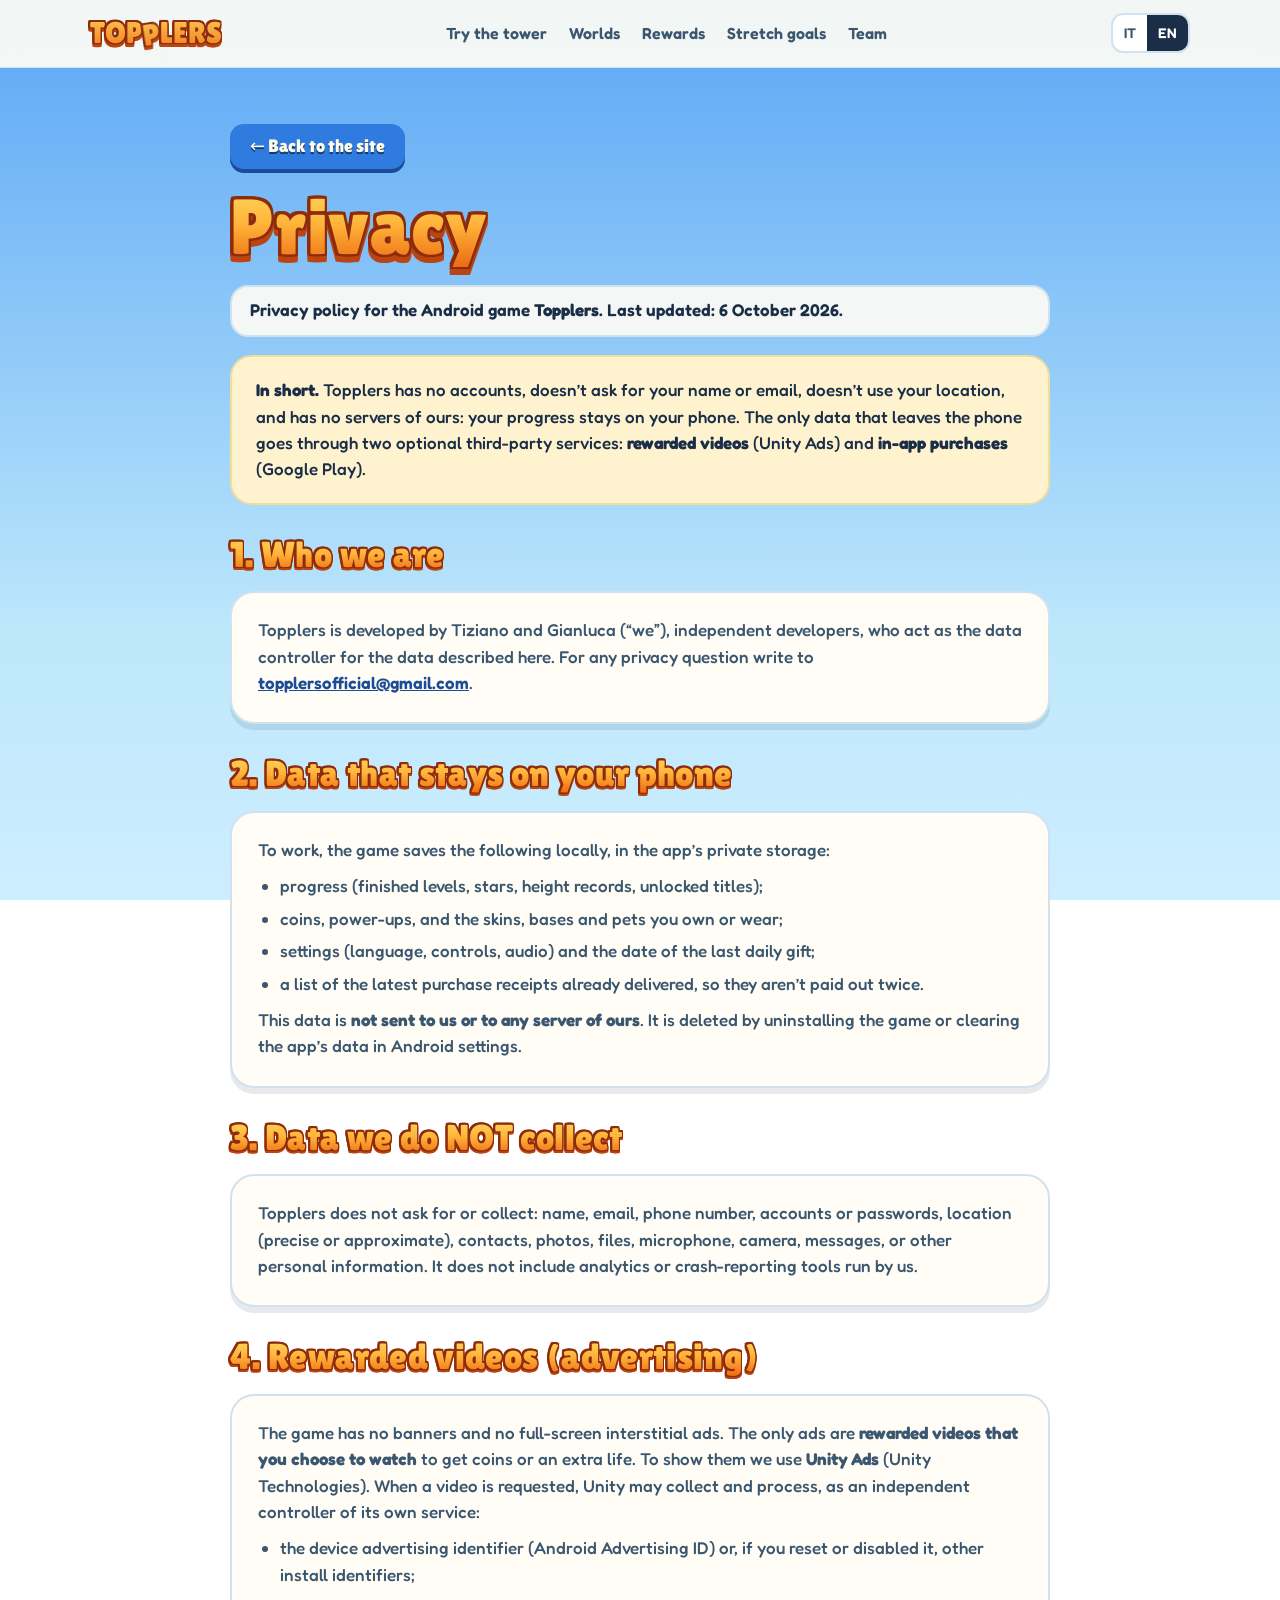
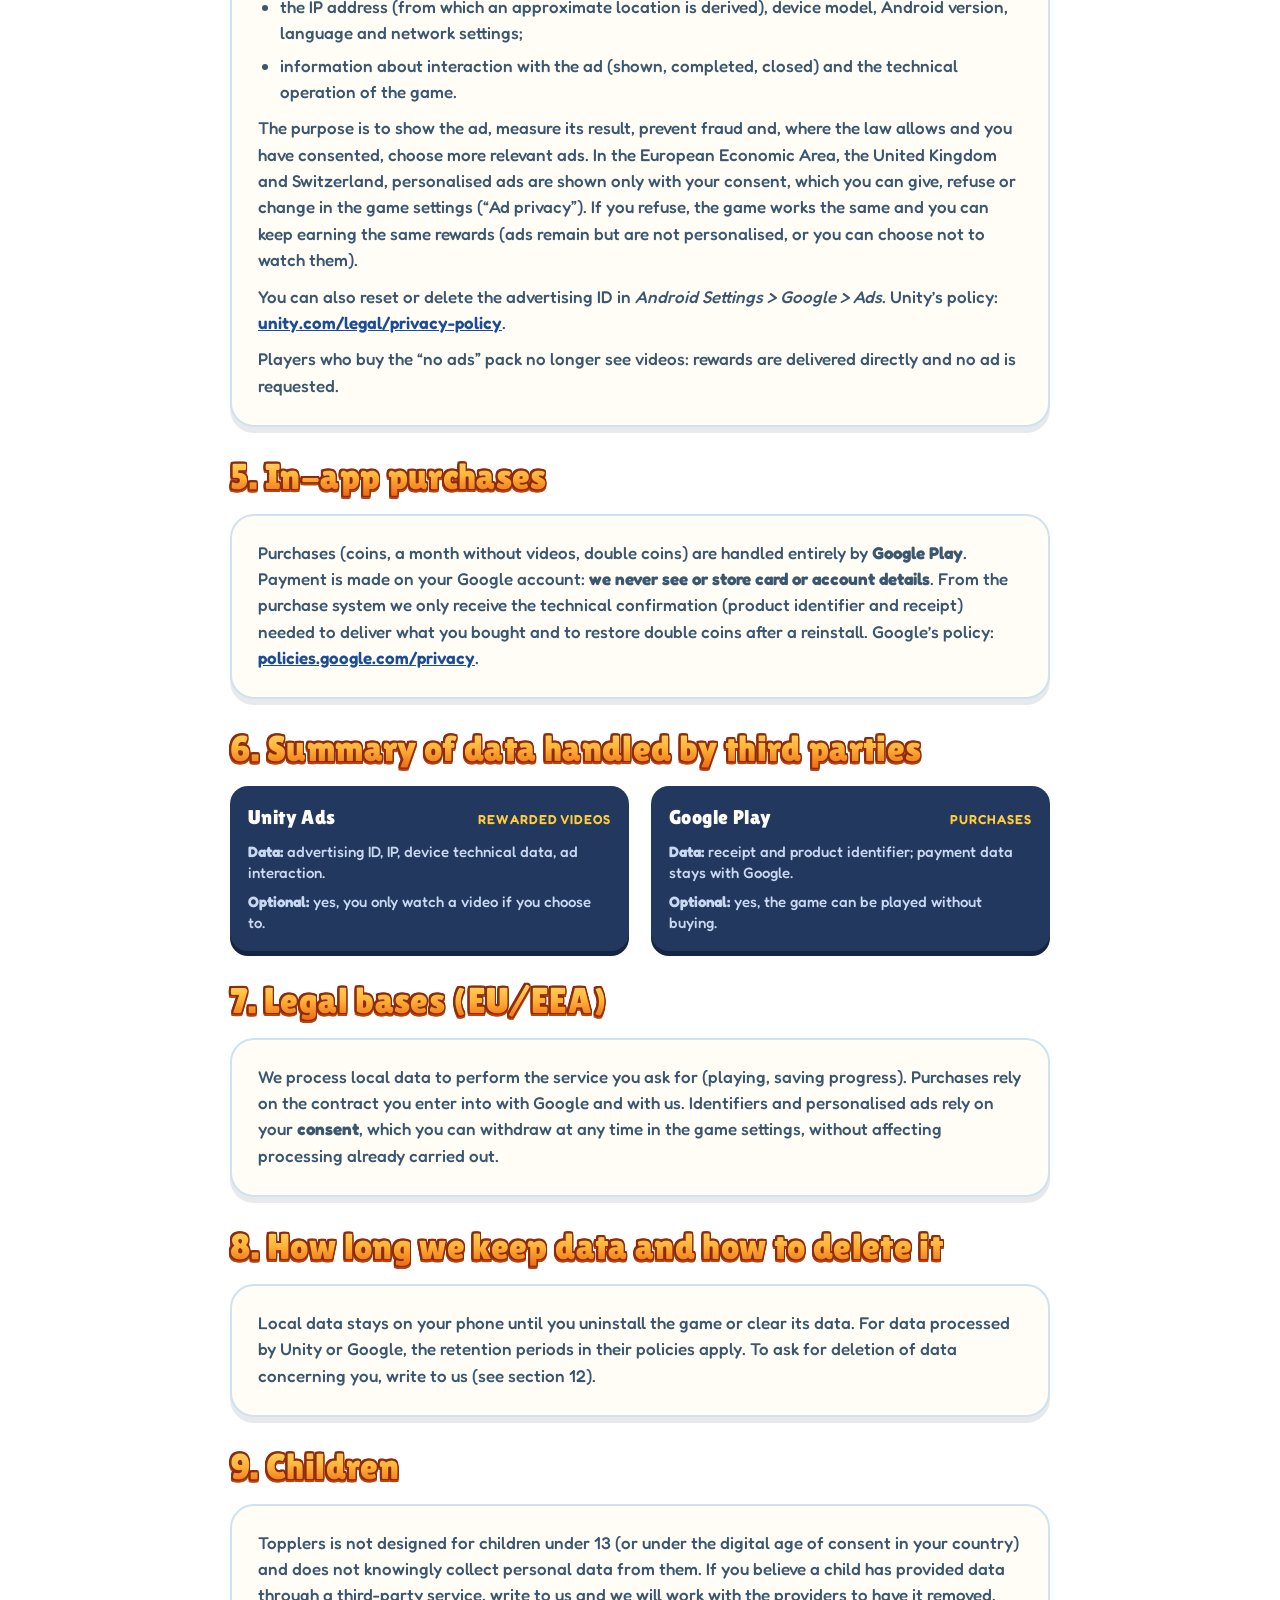
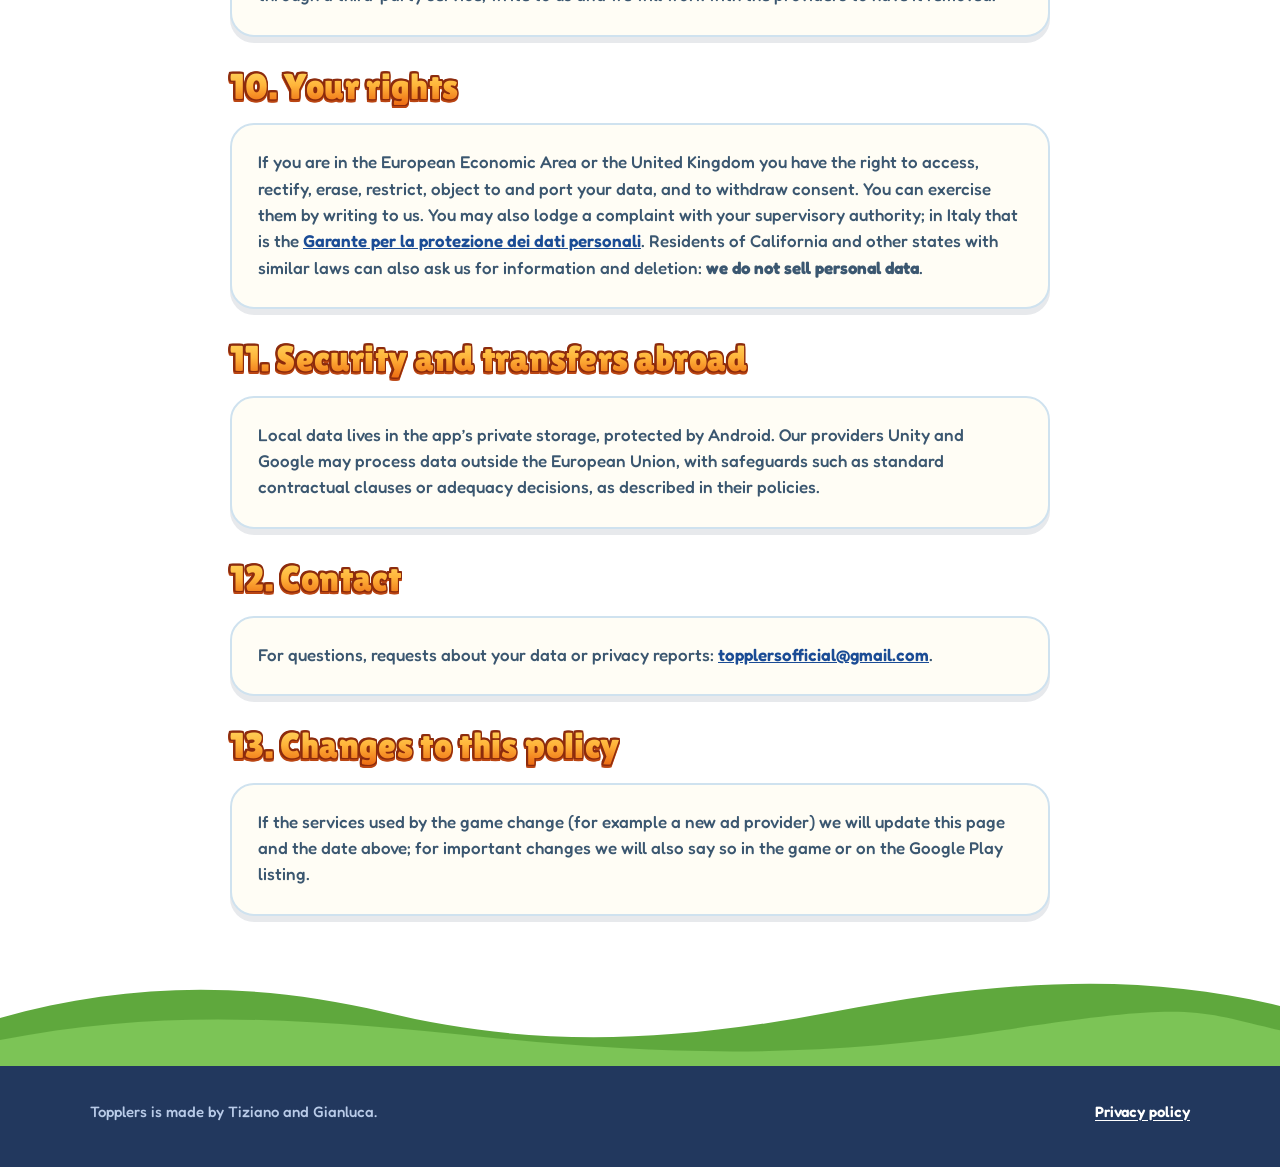
==== commit 1d8def72: "Privacy: spazio fisso fra i titoli e le schede Il blocco della lingua (.pv-lang) era un blocco norma" ====
--- a/privacy.html
+++ b/privacy.html
@@ -19,6 +19,9 @@
   .pv-page { position: relative; overflow: clip; padding-bottom: 150px; }
   .pv-page .hero-clouds { position: absolute; inset: 0; pointer-events: none; }
   .pv-wrap { position: relative; z-index: 2; max-width: 860px; margin-inline: auto; padding: 56px 20px 0; display: grid; gap: 18px; }
+  /* il blocco della lingua e' a sua volta una griglia: senza, i titoli toccavano le schede (lo spazio della .pv-wrap non arrivava qui dentro) */
+  .pv-lang, html.js[lang="it"] .pv-lang[data-l="it"], html.js[lang="en"] .pv-lang[data-l="en"] { display: grid; gap: 18px; }
+  .pv-lang > * { margin-block: 0; }
   .pv-title { font-size: clamp(44px, 8vw, 78px); }
   .pv-meta { font-weight: 600; color: var(--ink); background: var(--pill); border: 2px solid var(--line); border-radius: 18px; padding: 10px 18px 12px; }
   h2.pl.pv-h { font-size: clamp(26px, 4vw, 36px); justify-self: start; margin-top: 14px; }
@@ -28,7 +31,6 @@
   .pv-body a { color: var(--blue-lo); font-weight: 600; }
   .pv-sum { background: #fff2cf; border: 2px solid #f2dd9a; border-radius: 22px; padding: 20px 24px; margin: 0; }
   .pv-sum p { color: var(--ink); font-size: 17px; }
-  .pv-svc { margin-top: -6px; }
   .pv-svc .st p { margin: 0; }
   .pv-page .hills { height: 110px; }
   .pv-back { justify-self: start; display: inline-flex; gap: 8px; align-items: center; font-family: var(--f-display); font-size: 18px; text-decoration: none; color: #fffbea; background: var(--blue); padding: 8px 20px 10px; border-radius: 14px; box-shadow: 0 4px 0 var(--blue-lo); text-shadow: 0 2px 0 #123a73; }
